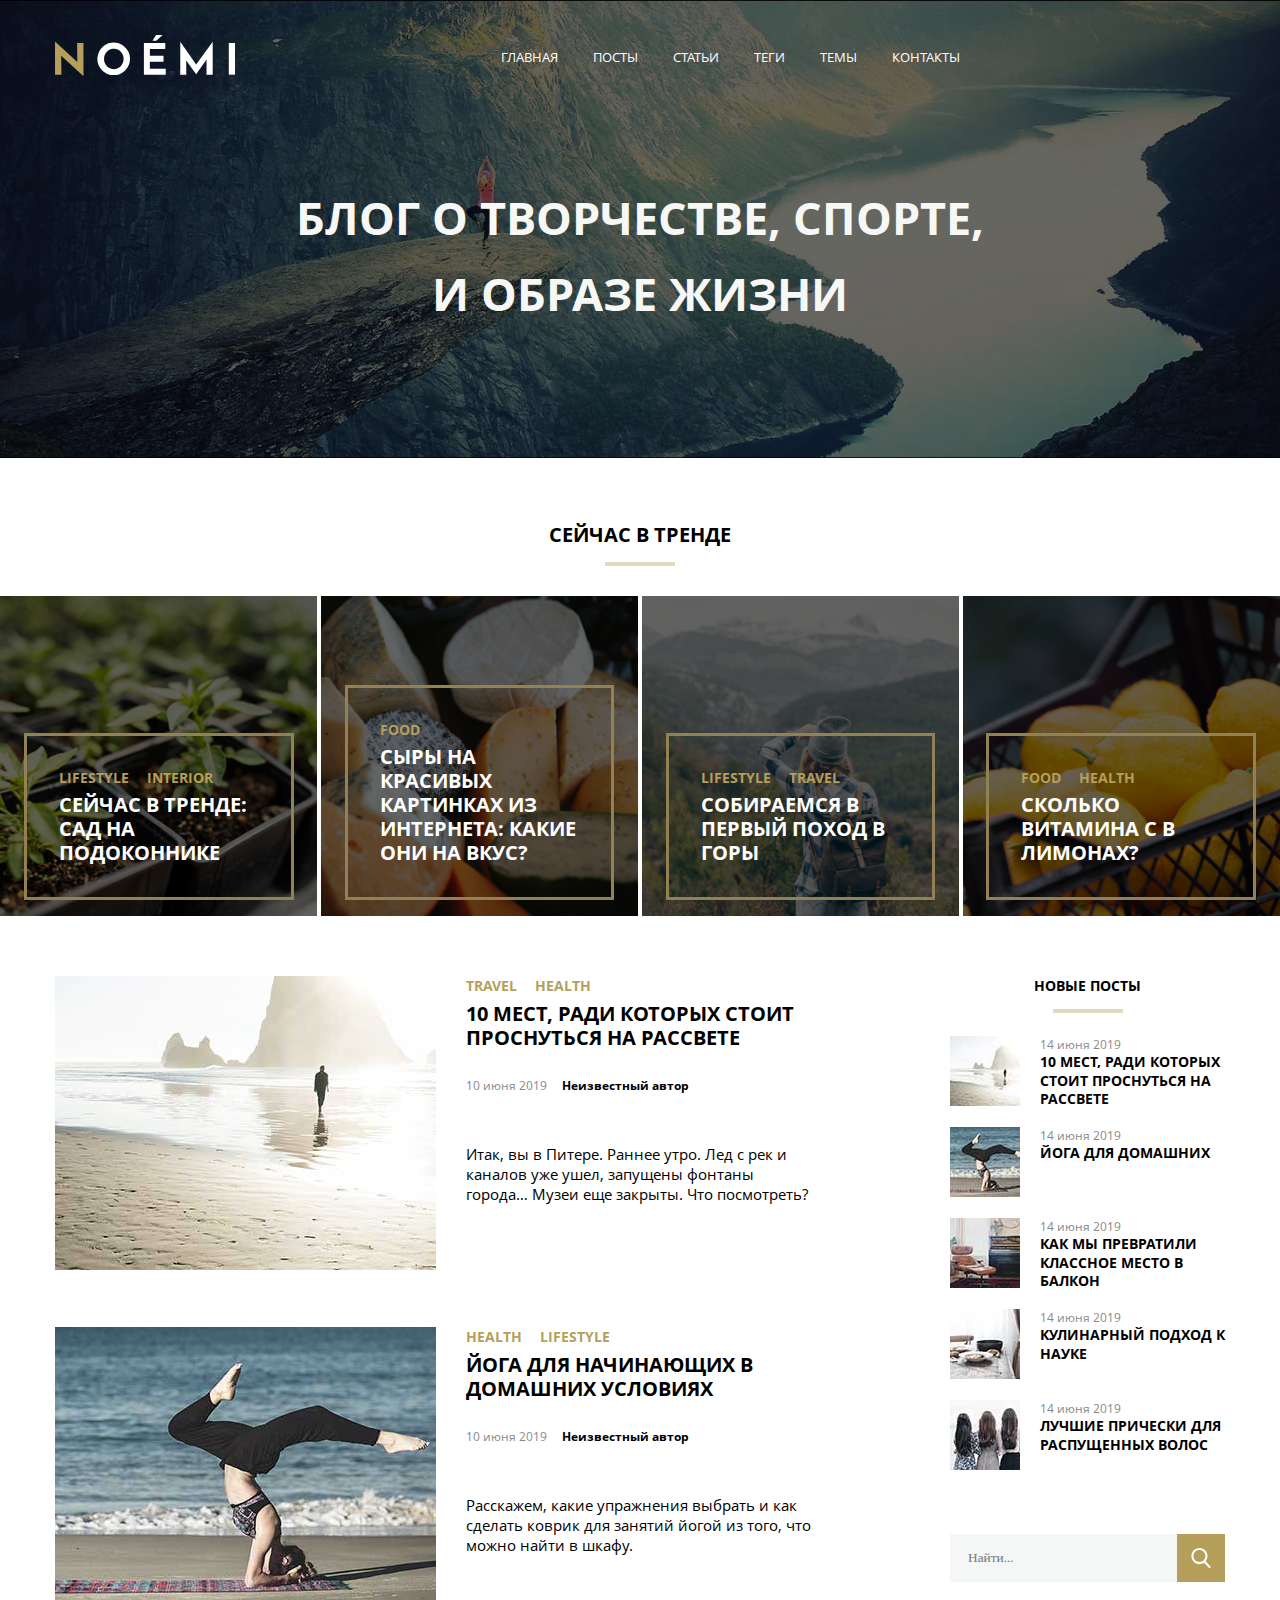
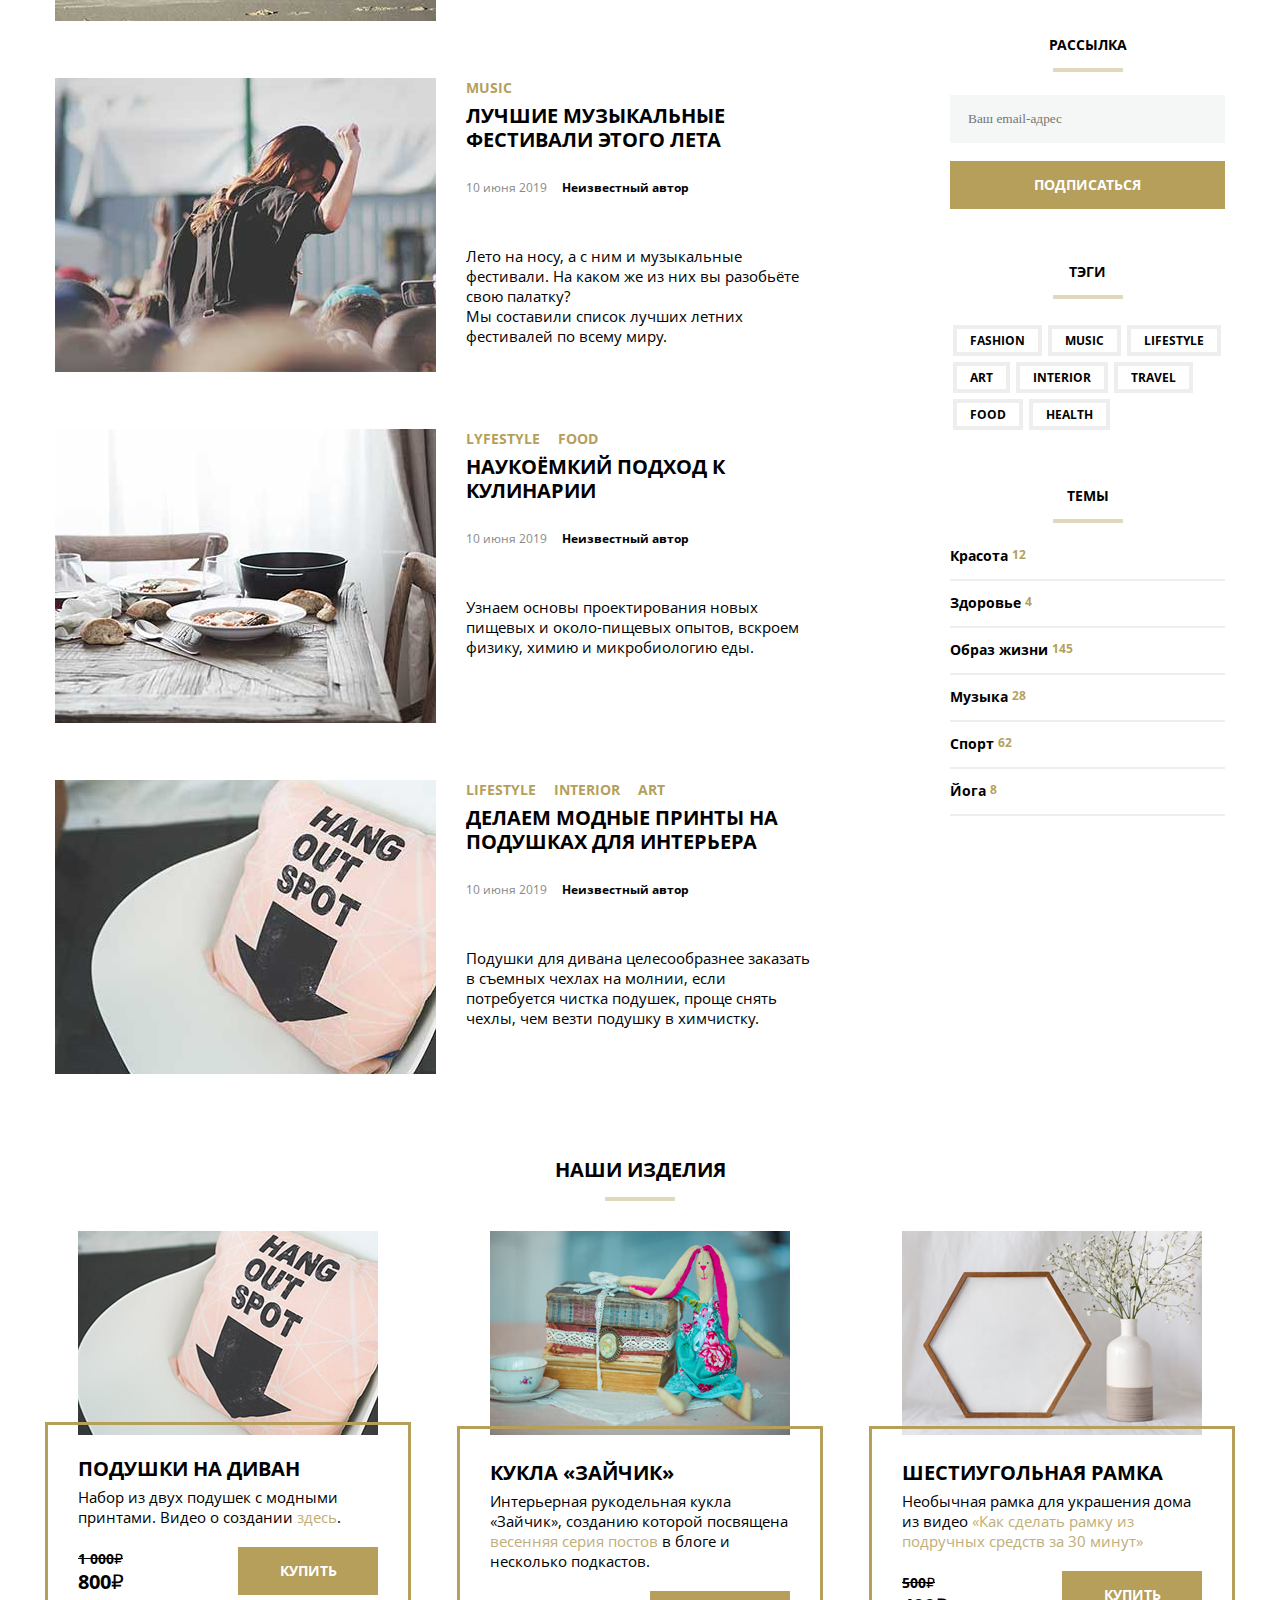
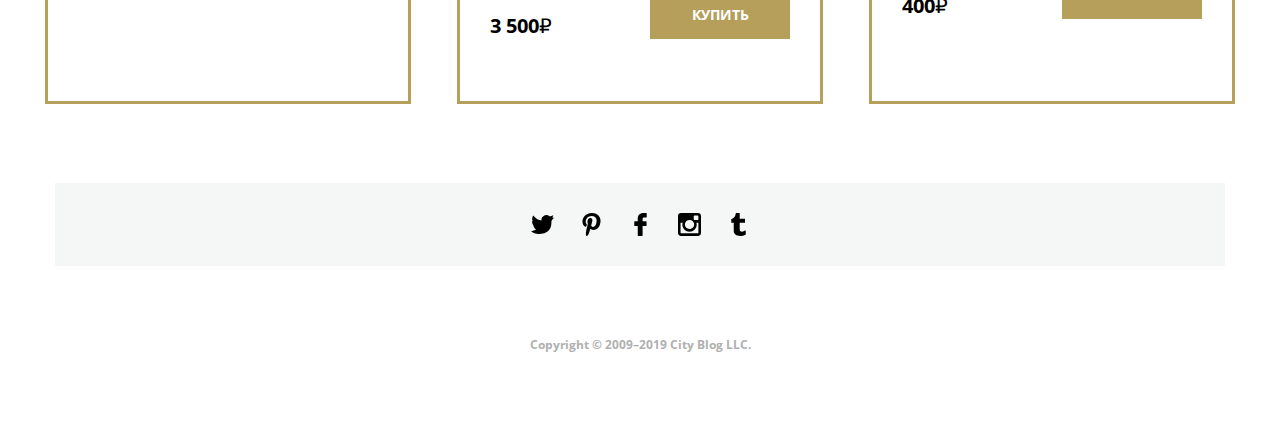
==== index.html @ 829cf5ed "Вынес из папки" ====
<!DOCTYPE html>
<html lang="en">

<head>
  <meta charset="UTF-8">
  <meta http-equiv="X-UA-Compatible" content="IE=edge">
  <meta name="viewport" content="width=device-width, initial-scale=1.0">
  <title>Document</title>
  <link rel="stylesheet" href="../CSS/main.css">
</head>

<body>
  <header class="header">
    <div class="container">
      <a href="/">
        <img src="../SVG/noemi-logo.svg" class="header-logo" alt="Логотип">
      </a>
      <nav class="menu">
        <ul class="menu-list">
          <li class="menu-list-item">
            <a class="menu-link" href="#0">Главная</a>
          </li>
          <li class="menu-list-item">
            <a class="menu-link" href="#0">Посты</a>
          </li>
          <li class="menu-list-item">
            <a class="menu-link" href="#0">Статьи</a>
          </li>
          <li class="menu-list-item">
            <a class="menu-link" href="#0">Теги</a>
          </li>
          <li class="menu-list-item">
            <a class="menu-link" href="#0">Темы</a>
          </li>
          <li class="menu-list-item">
            <a class="menu-link" href="#0">Контакты</a>
          </li>
        </ul>
      </nav>
      <div class="burger">
        <span class="burger-span"></span>
      </div>
    </div>
    <h1 class="header-intro">блог о творчестве, спорте,
      и образе жизни</h1>
  </header>

  <h2 class="section-name">сейчас в тренде</h2>
  <section class="trends">
    <div class="trend trend-garden">
      <div class="trend-info">
        <ul class="post-tags">
          <li class="post-tag">
            <a class="link-post-tag" href="#0">Lifestyle</a>
          </li>
          <li class="post-tag">
            <a class="link-post-tag" href="#0">Interior</a>
          </li>
        </ul>
        <h3>
          <a class="link-trend-info" href="#">Сейчас в тренде: сад
            на подоконнике</a>
        </h3>
      </div>
    </div>
    <div class="trend trend-cheese">
      <div class="trend-info">
        <ul class="post-tags">
          <li class="post-tag">
            <a class="link-post-tag" href="#0">Food</a>
          </li>
        </ul>
        <h3>
          <a class="link-trend-info" href="#">сыры на красивых
            картинках из интернета:
            какие они на вкус?</a>
        </h3>
      </div>
    </div>
    <div class="trend trend-mountains">
      <div class="trend-info">
        <ul class="post-tags">
          <li class="post-tag">
            <a class="link-post-tag" href="#0">Lifestyle</a>
          </li>
          <li class="post-tag">
            <a class="link-post-tag" href="#0">Travel</a>
          </li>
        </ul>
        <h3>
          <a class="link-trend-info" href="#">СОБИРАЕМСЯ В ПЕРВЫЙ
            ПОХОД В ГОРЫ</a>
        </h3>
      </div>
    </div>
    <div class="trend trend-lemon">
      <div class="trend-info">
        <ul class="post-tags">
          <li class="post-tag">
            <a class="link-post-tag" href="#0">Food</a>
          </li>
          <li class="post-tag">
            <a class="link-post-tag" href="#0">Health</a>
          </li>
        </ul>
        <h3>
          <a class="link-trend-info" href="#">CКОЛЬКО
            ВИТАМИНА c В ЛИМОНАХ?</a>
        </h3>
      </div>
    </div>
  </section>

  <div class="content">
    <main class="main">
      <article class="post">
        <div class="post-preview">
          <img class="post-img" src="../Images/last-post1.jpg" alt="Солнечный пляж">
        </div>
        <div class="post-info">
          <ul class="post-tags">
            <li class="post-tag">
              <a class="link-post-tag" href="#0">Travel</a>
            </li>
            <li class="post-tag">
              <a class="link-post-tag" href="#0">Health</a>
            </li>
          </ul>
          <h2 class="post-name">
            <a class="link-post-name" href="#0">10 мест, ради которых стоит
              проснуться на рассвете</a>
          </h2>
          <div class="post-description">
            <div class="date-author">
              <time class="post-date">10 июня 2019</time>
              <div class="post-author">Неизвестный автор</div>
            </div>
            <p class="post-p">
              Итак, вы в Питере. Раннее утро. Лед с рек и каналов уже ушел, запущены фонтаны города… Музеи еще закрыты.
              Что посмотреть?
            </p>
          </div>
        </div>
      </article>
      <article class="post">
        <div class="post-preview">
          <img class="post-img" src="../Images/last-post2.jpg" alt="Солнечный пляж">
        </div>
        <div class="post-info">
          <ul class="post-tags">
            <li class="post-tag">
              <a class="link-post-tag" href="#0">health</a>
            </li>
            <li class="post-tag">
              <a class="link-post-tag" href="#0">lifestyle</a>
            </li>
          </ul>
          <h2 class="post-name">
            <a class="link-post-name" href="#0">ЙОга для начинающих в
              домашних условиях</a>
          </h2>
          <div class="post-description">
            <div class="date-author">
              <time class="post-date">10 июня 2019</time>
              <div class="post-author">Неизвестный автор</div>
            </div>
            <p class="post-p">
              Расскажем, какие упражнения выбрать и как сделать коврик для занятий йогой из того, что можно найти в
              шкафу.
            </p>
          </div>
        </div>
      </article>
      <article class="post">
        <div class="post-preview">
          <img class="post-img" src="../Images/last-post3.jpg" alt="Солнечный пляж">
        </div>
        <div class="post-info">
          <ul class="post-tags">
            <li class="post-tag">
              <a class="link-post-tag" href="#0">music</a>
            </li>
          </ul>
          <h2 class="post-name">
            <a class="link-post-name" href="#0">Лучшие музыкальные
              фестивали этого лета</a>
          </h2>
          <div class="post-description">
            <div class="date-author">
              <time class="post-date">10 июня 2019</time>
              <div class="post-author">Неизвестный автор</div>
            </div>
            <p class="post-p">
              Лето на носу, а с ним и музыкальные фестивали. На каком же из них вы разобьёте свою палатку?
            </p>
            <p class="post-p">
              Мы составили список лучших летних фестивалей по всему миру.
            </p>
          </div>
        </div>
      </article>
      <article class="post">
        <div class="post-preview">
          <img class="post-img" src="../Images/last-post4.jpg" alt="Солнечный пляж">
        </div>
        <div class="post-info">
          <ul class="post-tags">
            <li class="post-tag">
              <a class="link-post-tag" href="#0">LYFESTYLE</a>
            </li>
            <li class="post-tag">
              <a class="link-post-tag" href="#0">FOOD</a>
            </li>
          </ul>
          <h2 class="post-name">
            <a class="link-post-name" href="#0">Наукоёмкий подход к
              кулинарии</a>
          </h2>
          <div class="post-description">
            <div class="date-author">
              <time class="post-date">10 июня 2019</time>
              <div class="post-author">Неизвестный автор</div>
            </div>
            <p class="post-p">
              Узнаем основы проектирования новых пищевых и около-пищевых опытов, вскроем физику, химию и микробиологию
              еды.
            </p>
          </div>
        </div>
      </article>
      <article class="post">
        <div class="post-preview">
          <img class="post-img" src="../Images/last-post5.jpg" alt="Солнечный пляж">
        </div>
        <div class="post-info">
          <ul class="post-tags">
            <li class="post-tag">
              <a class="link-post-tag" href="#0">Lifestyle</a>
            </li>
            <li class="post-tag">
              <a class="link-post-tag" href="#0">INTERIOR</a>
            </li>
            <li class="post-tag">
              <a class="link-post-tag" href="#0">art</a>
            </li>
          </ul>
          <h2 class="post-name">
            <a class="link-post-name" href="#0">делаем модные принты на
              подушках для интерьера</a>
          </h2>
          <div class="post-description">
            <div class="date-author">
              <time class="post-date">10 июня 2019</time>
              <div class="post-author">Неизвестный автор</div>
            </div>
            <p class="post-p">
              Подушки для дивана целесообразнее заказать в съемных чехлах на молнии, если потребуется чистка подушек,
              проще снять чехлы, чем везти подушку в химчистку.
            </p>
          </div>
        </div>
      </article>
    </main>

    <aside class="aside">
      <section class="sidebar">
        <h3 class="aside-titles aside-news">новые посты</h3>
        <article class="aside-post">
          <div class="aside-post-preview">
            <img class="aside-post-img" src="../Images/2.jpg" alt="Солнечный пляж">
          </div>
          <div class="aside-post-info">
            <time class="post-date aside-post-date">14 июня 2019</time>
            <h3 class="aside-post-name">
              <a class="aside-link aside-news" href="#0">10 мест, ради которых стоит
                проснуться на рассвете</a>
            </h3>
          </div>
        </article>
        <article class="aside-post">
          <div class="aside-post-preview">
            <img class="aside-post-img" src="../Images/151.jpg" alt="Солнечный пляж">
          </div>
          <div class="aside-post-info">
            <time class="post-date aside-post-date">14 июня 2019</time>
            <h3 class="aside-post-name">
              <a class="aside-link aside-news" href="#0">Йога для домашних</a>
            </h3>
          </div>
        </article>
        <article class="aside-post">
          <div class="aside-post-preview">
            <img class="aside-post-img" src="../Images/45.jpg" alt="Солнечный пляж">
          </div>
          <div class="aside-post-info">
            <time class="post-date aside-post-date">14 июня 2019</time>
            <h3 class="aside-post-name">
              <a class="aside-link aside-news" href="#0">Как мы превратили
                классное место в балкон</a>
            </h3>
          </div>
        </article>
        <article class="aside-post">
          <div class="aside-post-preview">
            <img class="aside-post-img" src="../Images/501.jpg" alt="Солнечный пляж">
          </div>
          <div class="aside-post-info">
            <time class="post-date aside-post-date">14 июня 2019</time>
            <h3 class="aside-post-name">
              <a class="aside-link aside-news" href="#0">Кулинарный подход
                к науке</a>
            </h3>
          </div>
        </article>
        <article class="aside-post">
          <div class="aside-post-preview">
            <img class="aside-post-img" src="../Images/7.jpg" alt="Солнечный пляж">
          </div>
          <div class="aside-post-info">
            <time class="post-date aside-post-date">14 июня 2019</time>
            <h3 class="aside-post-name">
              <a class="aside-link aside-news" href="#0">лучшие прически для
                распущенных волос</a>
            </h3>
          </div>
        </article>
      </section>
      <section class="sidebar">
        <form class="search">
          <label>
            <input type="search" class="field" name="query" placeholder="Найти..." required>
            <span class="search-link-text">поиск</span>
          </label>
          <label>
            <button class="button button-search"></button>
            <span class="search-link-text">кнопка поиска</span>
          </label>
        </form>
      </section>
      <section class="sidebar">
        <h3 class="form-hint aside-titles">Рассылка</h3>
        <form class="aside-sign">
          <label class="form-group">
            <input type="email" class="field field-email" placeholder="Ваш email-адрес" required>
            <span class="search-link-text">ваша почта</span>
          </label>
          <label>
            <button class="button button-sign">Подписаться</button>
            <span class="search-link-text">кнопка подписаться</span>
          </label>
        </form>
      </section>
      <section class="sidebar">
        <h3 class="aside-titles aside-tags">Тэги</h3>
        <ul class="aside-tags-list">
          <li class="aside-tag-item">
            <a class="tag-link" href="#0">Fashion</a>
          </li>
          <li class="aside-tag-item">
            <a class="tag-link" href="#0">MuSiC</a>
          </li>
          <li class="aside-tag-item">
            <a class="tag-link" href="#0">Lifestyle</a>
          </li>
          <li class="aside-tag-item">
            <a class="tag-link" href="#0">ART</a>
          </li>
          <li class="aside-tag-item">
            <a class="tag-link" href="#0">Interior</a>
          </li>
          <li class="aside-tag-item">
            <a class="tag-link" href="#0">travel</a>
          </li>
          <li class="aside-tag-item">
            <a class="tag-link" href="#0">FOOD</a>
          </li>
          <li class="aside-tag-item">
            <a class="tag-link" href="#0">HEALTH</a>
          </li>
        </ul>
      </section>
      <section class="sidebar">
        <h3 class="aside-titles">Темы</h3>
        <ul class="aside-themes-list">
          <li class="aside-theme-item">
            <a class="theme-link" href="#0">Красота
              <span class="theme-link-number">12</span>
            </a>
          </li>
          <li class="aside-theme-item">
            <a class="theme-link" href="#0">Здоровье
              <span class="theme-link-number">4</span>
            </a>
          </li>
          <li class="aside-theme-item">
            <a class="theme-link" href="#0">Образ жизни
              <span class="theme-link-number">145</span>
            </a>
          </li>
          <li class="aside-theme-item">
            <a class="theme-link" href="#0">Музыка
              <span class="theme-link-number">28</span>
            </a>
          </li>
          <li class="aside-theme-item">
            <a class="theme-link" href="#0">Спорт
              <span class="theme-link-number">62</span>
            </a>
          </li>
          <li class="aside-theme-item">
            <a class="theme-link" href="#0">Йога
              <span class="theme-link-number">8</span>
            </a>
          </li>
        </ul>
      </section>
    </aside>
  </div>

  <article class="shop">
    <h2 class="section-name">
      <a class="link-post-name" href="#">наши изделия</a>
    </h2>
    <div class="shop-container">
      <div class="shop-product">
        <img class="shop-product-img" src="../Images/shop-item-desk1.jpg" alt="Подушка с надписью">
        <div class="shop-content">
          <h3>
            <a class="link-post-name" href="#">подушки на диван</a>
          </h3>
          <p class="shop-info post-p">
            Набор из двух подушек с модными принтами. Видео о создании <a class="link-shop-tag" href="#">здесь</a>.
          </p>
          <div class="product-footer">
            <div class="product-prices">
              <span class="product-price">
                <span class="product-price-value product-price-old">1 000</span>
                <span class="product-rub product-price-old">₽</span>
              </span>
              <span class="product-price">
                <span class="product-price-value">800</span>
                <span class="product-rub">₽</span>
              </span>
            </div>
            <button class="button button-shop" type="button">Купить</button>
          </div>
        </div>
      </div>
      <div class="shop-product">
        <div class="shop-product-img">
          <img src="../Images/shop-item-desk2.jpg" alt="Игрушка на столе">
        </div>
        <div class="shop-content">
          <h3>
            <a class="link-post-name" href="#">кукла «Зайчик»</a>
          </h3>
          <p class="shop-info post-p">
            Интерьерная рукодельная кукла «Зайчик», созданию которой посвящена <a class="link-shop-tag"
              href="#">весенняя серия постов</a> в блоге и несколько подкастов.
          </p>
          <div class="product-footer">
            <div class="product-prices">
              <span class="product-price">
                <span class="product-price-value">3 500</span>
                <span class="product-rub">₽</span>
              </span>
            </div>
            <button class="button button-shop" type="button">Купить</button>
          </div>
        </div>
      </div>
      <div class="shop-product">
        <div class="shop-product-img">
          <img src="../Images/shop-item-desk3.jpg" alt="Рамка с вазой">
        </div>
        <div class="shop-content">
          <h3>
            <a class="link-post-name" href="#">Шестиугольная рамка</a>
          </h3>
          <p class="shop-info post-p">
            Необычная рамка для украшения дома из видео <a class="link-shop-tag" href="#">«Как сделать рамку из
              подручных средств за 30 минут»</a>
          </p>
          <div class="product-footer">
            <div class="product-prices">
              <span class="product-price">
                <span class="product-price-value product-price-old">500</span>
                <span class="product-rub product-price-old">₽</span>
              </span>
              <span class="product-price">
                <span class="product-price-value">400</span>
                <span class="product-rub">₽</span>
              </span>
            </div>
            <button class="button button-shop" type="button">Купить</button>
          </div>
        </div>
      </div>
    </div>
  </article>

  <footer>
    <div class="footer-container">
      <ul class="footer-menu">
        <li class="footer-menu-item">
          <a href="twitter" class="social-icon social-icon-twitter"></a>
          <span class="socials-link-text">Профиль компании в Твиттер</span>
        </li>
        <li class="footer-menu-item">
          <a href="pinterest" class="social-icon social-icon-pinterest"></a>
          <span class="socials-link-text">Профиль компании в Пинтерест</span>
        </li>
        <li class="footer-menu-item">
          <a href="facebook" class="social-icon social-icon-facebook"></a>
          <span class="socials-link-text">Профиль компании в Фэйсбук</span>
        </li>
        <li class="footer-menu-item">
          <a href="instagram" class="social-icon social-icon-instagram"></a>
          <span class="socials-link-text">Профиль компании в Инстаграм</span>
        </li>
        <li class="footer-menu-item">
          <a href="tumblr" class="social-icon social-icon-tumblr"></a>
          <span class="socials-link-text">Профиль компании в Тамблер</span>
        </li>
      </ul>
    </div>
    <div class="footer-copyright">Copyright © 2009–2019 City Blog LLC.</div>
  </footer>

  <div class="popup">
    <div class="popup-container">
      <button class="popup-close" type="button">
        <span class="socials-link-text">Закрыть всплывающее окно</span>
      </button>
      <h2 class="section-name">ваш фидбэк</h2>
      <label class="popup-label">
        <span class="popup-label-ask">Как часто вы заходите на сайт?</span>
        <select class="popup-select" required>
          <option class="option" selected>Почти каждый день</option>
          <option class="option">Раз в несколько дней</option>
          <option class="option">Раз в несколько недель</option>
          <option class="option">Несколько раз в год</option>
        </select>
      </label>
      <div class="popup-ask">Вы подписаны на e-mail рассылку?</div>
      <div>
        <label class="popup-label">
          <input class="popup-radio" type="radio" name="radio-choice" value="Да" required>
          <span class="radio-text">Да</span>
        </label>
        <label class="popup-label">
          <input class="popup-radio" type="radio" name="radio-choice" value="Нет" required>
          <span class="radio-text">Нет</span>
        </label>
      </div>
      <label class="popup-ask">
        <div class="popup-ask-field">Расскажите, какой контент вы хотели бы видеть
          на нашем сайте?</div>
        <span class="search-link-text">Поле для текста</span>
        <input class="popup-field" type="text" placeholder="Может, больше рецептов?">
      </label>
      <label>
        <button class="button button-send">Отправить</button>
        <span class="search-link-text">Кнопка отправить</span>
      </label>

    </div>
  </div>

</body>

</html>
---- CSS/main.css ----
* {
    padding: 0;
    margin: 0;
    box-sizing: border-box;
  }
  
  @font-face {
    font-family: "Open Sans-Regular";
    src: url("../Fonts/OpenSans-Regular\ \(1\).ttf") format("ttf"),
         url("../Fonts/OpenSans-Regular\ \(1\).woff") format("woff"),
         url("../Fonts/OpenSans-Regular\ \(1\).woff2") format("woff2");
    font-weight: normal;
    font-style: normal;
  }
  
  @font-face {
    font-family: "Open Sans-Bold";
    src: url("../Fonts/OpenSans-Bold\ \(1\).ttf") format("ttf"),
         url("../Fonts/OpenSans-Bold\ \(1\).woff") format("woff"),
         url("../Fonts/OpenSans-Bold\ \(1\).woff2") format("woff2");
    font-weight: bold;
    font-style: normal;
  }
  
  .header {
    background-image: url("../Images/banner-bg.jpg");
    background-repeat: no-repeat;
    background-position: center center;  
    width: 100%; 
    background-size: cover;
    background-color: #14222f;
    position: relative; 
    padding: 35px 0 125px 0;
    margin: 0 auto;
    margin-bottom: 63px; 
  }
  
  .header::after {
    content: "";
    background-color: #000000;
    position: absolute;
    top: 0;
    left: 0;
    right: 0;
    bottom: 0;
    opacity: 0.6;
  }
  
  .container { 
    max-width: 1200px;
    display: flex; 
    position: relative;
    justify-content: space-between;
    z-index: 2;
    flex-direction: row;
    align-items: center;
    margin: 0 auto; 
    margin-bottom: 100px;
    padding: 0 15px;
  
  }
  
  .header-intro {
    display: flex;
    align-items: center;
    justify-content: center; 
    text-transform: uppercase;
    font-size: 45px;
    color: #f7f8f6;
    font-family: "Open Sans-Bold";
    position: relative; 
    z-index: 2;
    text-align: center;
    max-width: 700px;
    margin-left: auto;
    margin-right: auto;
    line-height: 1.7;
  }
  
  .header-logo {
    width: 180px;
    
  }

  .section-name {
    text-transform: uppercase;
    text-align: center;
    margin-bottom: 30px;
  }

  .section-trend {
    font-family: "Open Sans-Bold";
    color: #000000;
    text-decoration: none;
    font-size: 20px;
    text-transform: uppercase;
  }

  .section-name:after {
    content: "";
    display: block;
    background-color: #e1d9bd;
    border: 2px solid #e1d9bd; 
    width: 66px;
    margin-left: auto;
    margin-right: auto;
    margin-top: 14px; 
  }

  .trends {
    display: flex;
    justify-content: space-between;
    width: 100%;
  }

  .trend {
    width: 24.8%;
    position: relative;
    text-transform: uppercase;
    background-repeat: no-repeat;
    background-position: center center;
    background-size: cover;
    min-height: 320px;
    padding: 1rem 1rem 1rem;
    display: flex;
    align-items: flex-end;
    justify-content: center;
  }

  .trend::after {
    content: "";
    background-color: #000000;
    position: absolute;
    top: 0;
    left: 0;
    right: 0;
    bottom: 0;
    opacity: 0.6;
  }

  .trend-garden {
    background-image: url(../Images/trend1.jpg);
  }

  .trend-cheese {
    background-image: url(../Images/trend2.jpg);
  }

  .trend-mountains {
    background-image: url(../Images/trend3.jpg);
  }

  .trend-lemon {
    background-image: url(../Images/trend4.jpg);
  }

  .trend-info {
    position: absolute;
    align-items: flex-end;
    border: 3px solid #918155;
    z-index: 1;
    padding: 2rem;
    width: 85%;
  }

  .link-trend-info {
    font-family: "Open Sans-Bold";
    color: #ffffff;
    text-decoration: none;
    font-size: 20px;
    line-height: 1.2;
  }
  
  .menu-list {
    display: flex;
    text-transform: uppercase;
    font-size: 13px;
  }
  
  .menu-link {
    font-family: "Open Sans-Regular";
    color: #ffffff;
    text-decoration: none;
  }
  
  .menu-link:hover {
    text-decoration: underline; 
  }
  
  li {
    list-style-type: none;
  }
  
  .menu-list-item:nth-child(n + 2) {
    margin-left: 35px; 
  }
  
  .posts {
    width: 770px;
    flex-direction: column;
  }
  
  .post {
    display: flex;
  }
  
  .post:nth-child(n+2) {
    margin-top: 53px; 
  }
  
  .post-img {
    max-width: 385px;
    
  }
  
  .post-preview {
    max-width: 385px; 
    background-color: #ffffff; 
  }
  
  .post-info {
    box-sizing: border-box;
    margin-left: 30px;
  } 
  
  .date-author {
    display: flex;
    margin-bottom: 50px;
  }
  
  .post-date {
    font-family: "Open Sans-Regular";
    font-size: 12px;
    color: #888888;
  }
  
  .post-author {
    margin-left: 15px;
    font-family: "Open Sans-Bold";
    font-size: 12px;
  }
  
  .post-p {
    font-family: "Open Sans-Regular";
    font-size: 15px;
  }
  
  .post-tags {
    display: flex;
    flex-wrap: wrap;
    margin-bottom: 6px;
    text-transform: uppercase;
  }
  
  .link-post-tag {
    font-family: "Open Sans-Bold";
    color: #b59f5b;
    text-decoration: none;
    font-size: 14px; 
  }
  
  .link-post-tag:hover { 
  text-decoration: underline; 
  }
  
  .post-tag:nth-child(n+2) {
    margin-left: 18px;
  }
  
  .post-name {
    margin-bottom: 28px;
    text-transform: uppercase;
    line-height: 1;
    max-width: 100%;
  }
  
  .link-post-name {
    font-family: "Open Sans-Bold";
    color: #000000;
    text-decoration: none;
    font-size: 20px;
    text-transform: uppercase;
  }
  
  .link-post-name:hover {
    color: #b59f5b;
  }

  .link-trend-info:hover {
    color: #b59f5b;
  }
  
  .main {
    width: 65%;
  }
  
  .content {
    display: flex;
    justify-content: space-between;
    padding: 15px;
    margin-top: 45px;
    margin-left: auto;
    margin-right: auto; 
    max-width: 1200px;
    margin-bottom: 63px;
  }
  
  .aside {
    width: 275px; 
  }
  
  .sidebar:nth-child(n+2) {
    margin-top: 53px; 
  }
  
  .aside-title {
    position: relative;
    text-transform: uppercase;
    text-align: center; 
  }
  
  .aside-titles {
    font-family: "Open Sans-Bold";
    color: #000000;
    text-decoration: none;
    font-size: 14px;
    margin-bottom: 23px;
    text-transform: uppercase;
    text-align: center; 
  }
  
   
  
  .aside-titles:after {
    content: "";
    display: block;
    background-color: #e1d9bd;
    border: 2px solid #e1d9bd; 
    width: 66px;
    margin-left: auto;
    margin-right: auto;
    margin-top: 14px; 
  }
  
  .aside-link {
    font-family: "Open Sans-Bold";
    color: #000000;
    text-decoration: none;
    font-size: 14px;
    text-transform: uppercase;
  }
  
  .aside-link:hover {
    color: #b59f5b;
  }
  
  .theme-link:hover { 
    color: #b59f5b; 
  }
  
  .aside-post {
    display: flex;
    width: 100%;
  }
  
  .aside-post:nth-child(n+3) { 
    margin-top: 17px; 
  }
  .aside-post-img {
    width: 70px; 
  }
  
  .aside-post-info {
    width: 100%;
    line-height: 1;
    margin-left: 20px; 
  }
  
  .aside-post-date {
    margin-bottom: 10px; 
  }
  
  .search {
    margin-top: 60px;
  }
  
  .search-link-text {
    position: absolute;
    width: 1px;
    height: 1px;
    clip: rect(1px, 1px, 1px, 1px);
  }
  
  .field {
    background-color: #f4f7f6;
    font-family: inherit;
    width: calc(100% - 48px);
    height: 48px;
    margin: 0;
    padding: 18px 18px;
    font-family: "Open Sans Regular";
    border: none; 
  }
  
  .field:focus {
    border: 1px solid #b59f5b;
  }
  
  .field-email {
    width: 100%; 
  }
  
  .button {
    background-color: #b59f5b;
    height: 48px;
    border: none;
    margin: 0;
  }
  
  .button:hover {
    background-color: #323232;
      
  }
  
  .button-search {
    background-image: url("../SVG/search.svg");
    background-repeat: no-repeat;
    background-size: 20px;
    background-position: center center;
    width: 48px;
    position: absolute;   
  }
  
  .button-sign {
    font-family: "Open Sans-Bold";
    text-transform: uppercase; 
    font-size: 14px;
    color: #ffffff;
    margin-top: 18px;
    width: 100%; 
    
  }
  
  .aside-sign {
    position: relative; 
  }
  
  .form-hint {
    position: relative;
    text-transform: uppercase;
    text-align: center;  
  }
  
  .aside-tag-item {
    margin: 3px 3px;
  }
  
  .tag-link {
    display: block;
    font-family: "Open Sans-Bold";
    font-size: 12px; 
    color: #000000;
    text-decoration: none;
    border: 4px solid #eeeeee;
    padding: 3px 13px; 
  }
  
  .tag-link:hover {
    border: 4px solid #b59f5b; 
  }

  .aside-tags-list {
    width: 100%; 
    display: flex;
    flex-wrap: wrap; 
    text-transform: uppercase;
  }
  
  .aside-theme-item {
    margin-bottom: 12px;
  }
  
  .aside-theme-item:last-child {
    margin-bottom: 0px;
  }
  
  .theme-link {
    font-family: "Open Sans-Bold";
    color: #000000;
    text-decoration: none;
    font-size: 14px; 
  }
  
  .theme-link:after {
    content: "";
    display: block;
    background-color: #eeeeee;
    border: 1px solid #eeeeee;
    margin-top: 14px; 
  }
  
  .theme-link-number {
    vertical-align: top;
    color: #b59f5b;
    font-size: 12px; 
  }

  .shop-container {
    max-width: 1200px;
    display: flex;
    justify-content: space-between;
    align-items: center;
    margin: 0 auto 64px;
    padding: 0 38px;
  }

  .shop-product {
    width: 300px;
    height: 440px;
    display: flex;
    flex-direction: column;
  }

  .shop-product-img {
    margin-bottom: 20px;
  }

  .shop-content {
    outline: 3px solid #b59f5b;
    outline-offset: 30px;
    flex-grow: 1;
  }

  .product-price-value,
  .product-rub,
  .popup-name {
    font-family: "Open Sans-Bold";
    text-transform: uppercase;
    font-size: 20px;
  }

  .product-price {
    display: flex;
  }

  .product-price-old {
    text-decoration: line-through;
    font-size: 14px;
  }

  .button-shop {
    font-family: "Open Sans-Bold";
    text-transform: uppercase;
    font-size: 14px;
    color: #ffffff;
    width: 140px;
  }
  
  .shop-info {
    margin-top: 5px;
    margin-bottom: 20px;
  }

  .product-footer {
    display: flex;
    align-items: flex-end;
    justify-content: space-between;
  }

  .link-shop-tag {
    text-decoration: none;
    color: #c0ae78;
    margin-bottom: 15px;
  }

  .link-shop-tag:hover {
    text-decoration: underline;
  }
  
  footer {
    padding-top: 48px;
    padding-bottom: 40px; 
  }
  
  .footer-container {
    max-width: 1170px;
    background-color: #f4f7f6;
    margin: 0 auto 70px auto;
  }
  
  .footer-menu {
    display: flex; 
    position: relative;
    flex-direction: row;
    justify-content: center;
    align-items: center;
    padding: 30px; 
  }
  
  .social-icon {
    display: block;
    background-size: 23px;
    width: 23px;
    height: 23px;
    background-repeat: no-repeat;
    background-position: center center;
  }
  
  .footer-menu-item:nth-child(n + 2) {
      margin-left: 26px;
  }
  
  .social-icon-twitter {
    background-image: url("../SVG/004-twitter.svg"); 
  
  }
  
  .social-icon-pinterest {
    background-image: url("../SVG/001-pinterest.svg"); 
  
  }
  
  .social-icon-facebook {
    background-image: url("../SVG/002-facebook-logo.svg"); 
  
  }
  
  .social-icon-instagram {
    background-image: url("../SVG/005-instagram.svg"); 
  
  }
  
  .social-icon-tumblr {
    background-image: url("../SVG/003-tumblr.svg"); 
  
  }
  
  .socials-link-text {
    position: absolute;
    width: 1px;
    height: 1px;
    clip: rect(1px, 1px, 1px, 1px);
  }
  
  .footer-copyright {
    font-family: "Open Sans-Bold";
    color: #b0b0b0; 
    text-align: center;
    margin-bottom: 40px;
    font-size: 12px; 
  }

  .popup {
    width: 100%;
    height: 100vh;
    box-sizing: border-box;
    background-color: rgba(0, 0, 0, 0.75);
    overflow-y: auto;
    position: fixed;
    top: 0;
    left: 0;
    display: flex;
    z-index: 2;
    display: none;
  }

  .popup-container {
    width: 390px;
    min-height: 590px;
    background-color: #fff;
    z-index: 3;
    margin: auto;
    padding-left: 30px;
    padding-right: 30px;
    position: relative;
  }

  .section-name {
    font-family: "Open Sans-Bold";
    color: #000000;
    text-decoration: none;
    font-size: 20px;
    text-transform: uppercase;
    text-align: center;
    margin-bottom: 30px;
    margin-top: 53px;
  }

  .popup-name:after {
    content: "";
    display: block;
    background-color: #e1d9bd;
    border: 2px solid #e1d9bd;
    width: 66px;
    margin-left: auto;
    margin-right: auto;
    margin-top: 14px;
  }

  .popup-close {  
    background-size: 20px;
    background-image: url("../SVG/form-x.svg");
    background-color: transparent;
    width: 20px;
    height: 20px;
    background-repeat: no-repeat;
    background-position: center center;
    position: absolute;
    top: -25px;
    right: 0;
  }

  .popup-select {
    background-color: #f4f7f6;
    background-image: url(../SVG/form-arrows.svg);
    background-repeat: no-repeat;
    background-position: right 15px center;
    background-size: 10px;
    font-family: inherit;
    width: 100%;
    height: 48px;
    margin: 0;
    padding: 12px 20px;
    font-family: "Open Sans Regular";
    border: none;
    -webkit-appearance: none;
    -moz-appearance:none;
     margin-bottom: 26px;
  }

  .popup-select:focus, .popup-field:focus {
    border: 1px solid #b59f5b;
  }

  .option,
  .popup-select,
  .popup-field {
    font-family: Open Sans-Regular;
    font-size: 13px;
    color: #a2a4a3;
  }

  .popup-ask {
    margin-bottom: 8px;
  }

  .popup-ask-field {
    margin-bottom: 8px;
    margin-top: 26px;
  }

  .popup-label-ask {
    display: inline-flex;
    margin-bottom: 8px;
  }

  .popup-label,
  .popup-ask,
  .popup-radio {
    font-family: Open Sans-Regular;
    font-size: 13px;
  }

  .popup-radio {
    position: absolute;
    width: 1px;
    height: 1px;
    clip: rect(1px, 1px, 1px, 1px);
  }

  .popup-radio:checked ~ .radio-text::before {
    background-image: url(../SVG/form-circle.svg);
  }
  
  .radio-text::before {
    content: "";
    display: inline-block;
    width: 15px;
    height: 15px;
    background-image: url(../SVG/form-empty-circle.svg);
    background-repeat: no-repeat;
    background-position: center center;
    background-size: 15px;
    vertical-align: middle;
    margin-right: 4px;
    margin-left: 10px;
  }

  .popup-field {
    min-height: 130px;
    width: 100%;
    margin-bottom: 8px;
    background-color: #f4f7f6;
    font-family: inherit;
    padding: 18px 18px;
    font-family: "Open Sans Regular";
    border: none; 
  }

  .button-send {
    font-family: "Open Sans-Bold";
    text-transform: uppercase;
    font-size: 14px;
    color: #ffffff;
    margin-top: 18px;
    width: 100%;
    margin-left: auto;
    margin-right: auto;
    justify-content: center;
  }

  @media screen and (max-width: 768px) {
    .menu-list {
      display: none;
    }
    .burger {
      display: block;
      position: relative;
      width: 25px;
      height: 20px;
    }
    .burger-span {
      background-color: #fff;
      position: absolute;
      width: 100%;
      height: 3px;
      left: 0;
      top: 50%;
      transform: translate(0, -50%)
    }
    .burger::after,
    .burger::before {
      content: "";
      background-color: #fff;
      position: absolute;
      width: 100%;
      height: 3px;
      left: 0;
    }
    .burger::after {
      bottom: 0;
    }
    .burger::before {
      top: 0;
    }
    .trends {
      flex-wrap: wrap;
    }
    .post {
      flex-direction: column;
    }
    .post-info {
      margin-left: 0;
    }
    .shop-container {
      flex-wrap: wrap;
    }
    .footer-container {
      margin-left: 35px;
      margin-right: 35px;
    }
    .header-intro {
      width: 85vw;
    }
    .post-name {
      max-width: 70%
    }
  }
  
  @media screen and (min-width: 361px) and (max-width: 768px) {
    .container {
      max-width: 667px;
    }
    .header {
      background-image: url("../Images/banner-bg-tablet.jpg");
      padding-left: 35px;
      padding-right: 35px;
    }
    .header-intro {
      font-size: 40px;
    }
    .header-logo {
      width: 155px;
    }
    .section-name {
      font-size: 18px;
    }
    .trend {
      width: calc(50% - 2px);
    }
    .trend:nth-child(1),
    .trend:nth-child(2) {
      margin-bottom: 4px;
    }
    .link-trend-info {
      font-size: 17px;
    }
    .link-post-name {
      font-size: 17px;
    }
    .main {
      max-width: 60%;
    }
    .post {
      max-width: 385px;
    }
  }

  @media screen and (max-width: 360px) {
    .header {
      background-image: url("../Images/banner-bg-tablet.jpg");
    }
  }
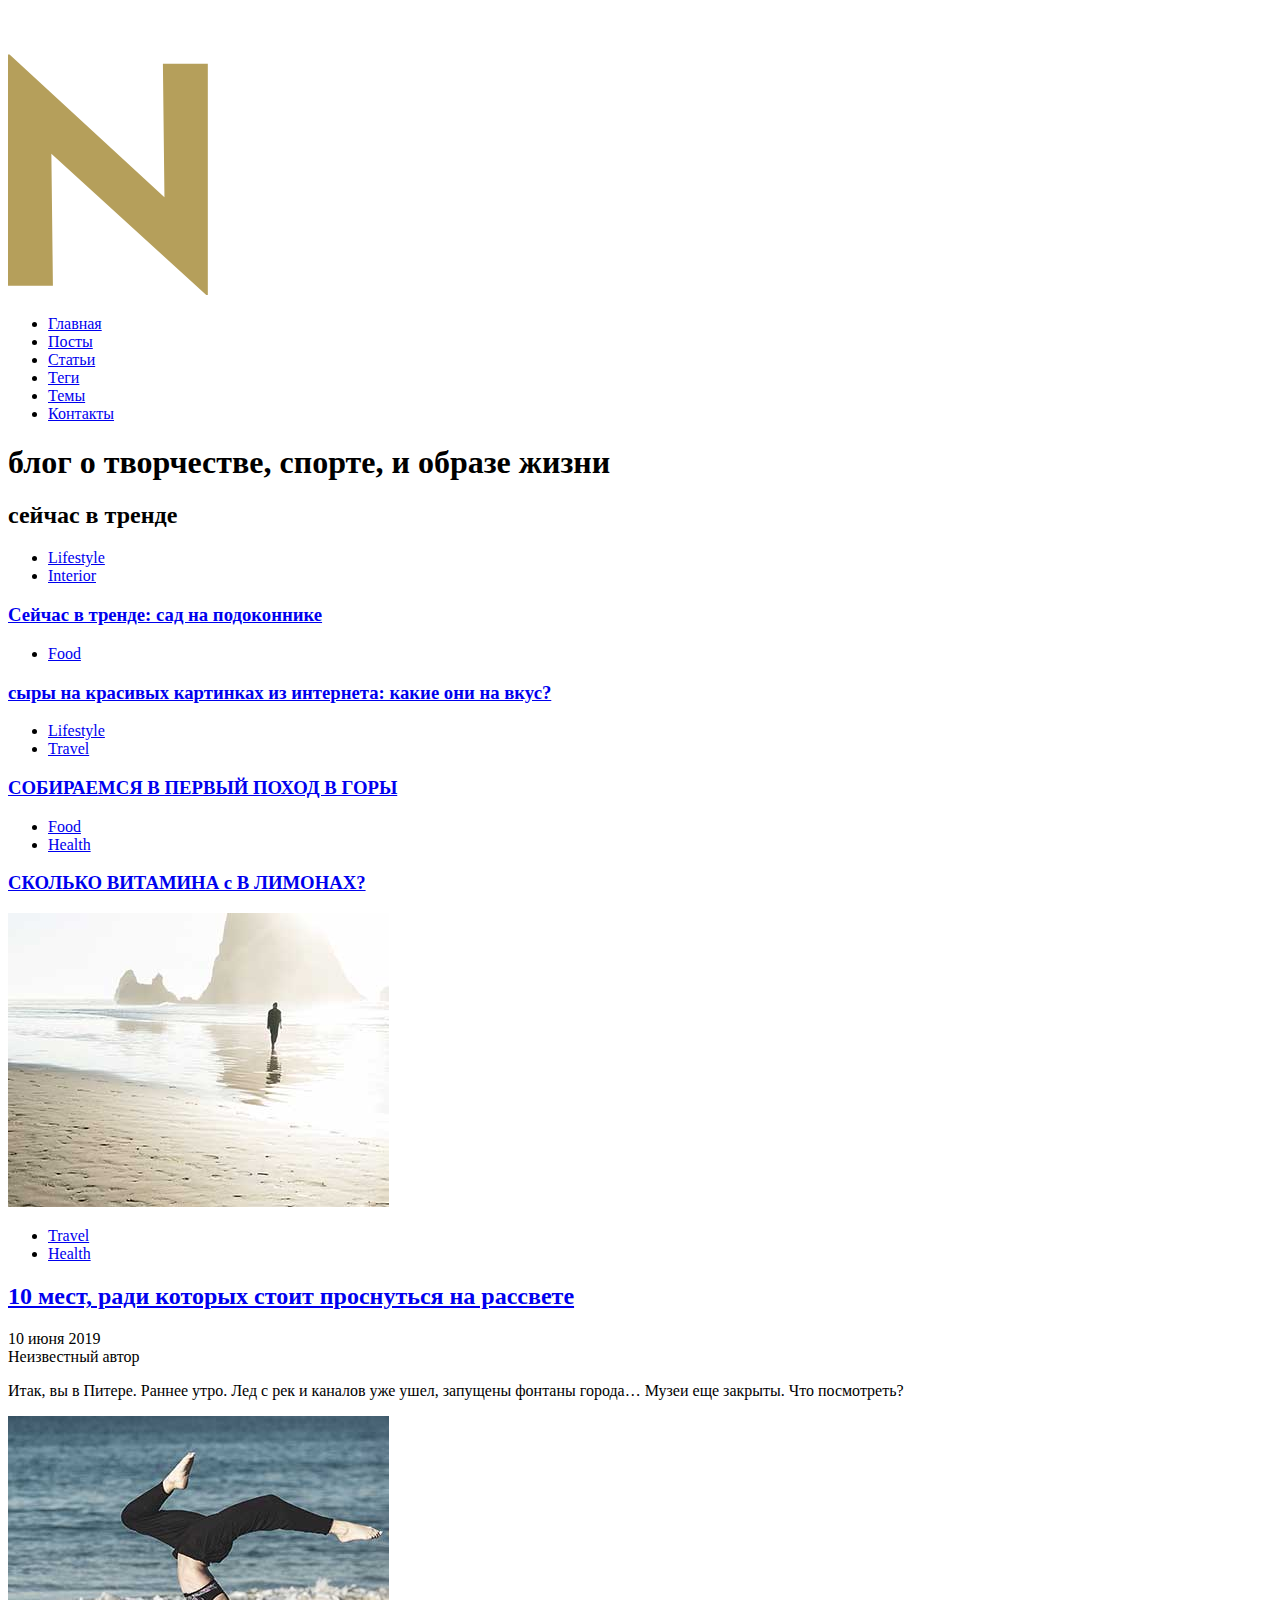
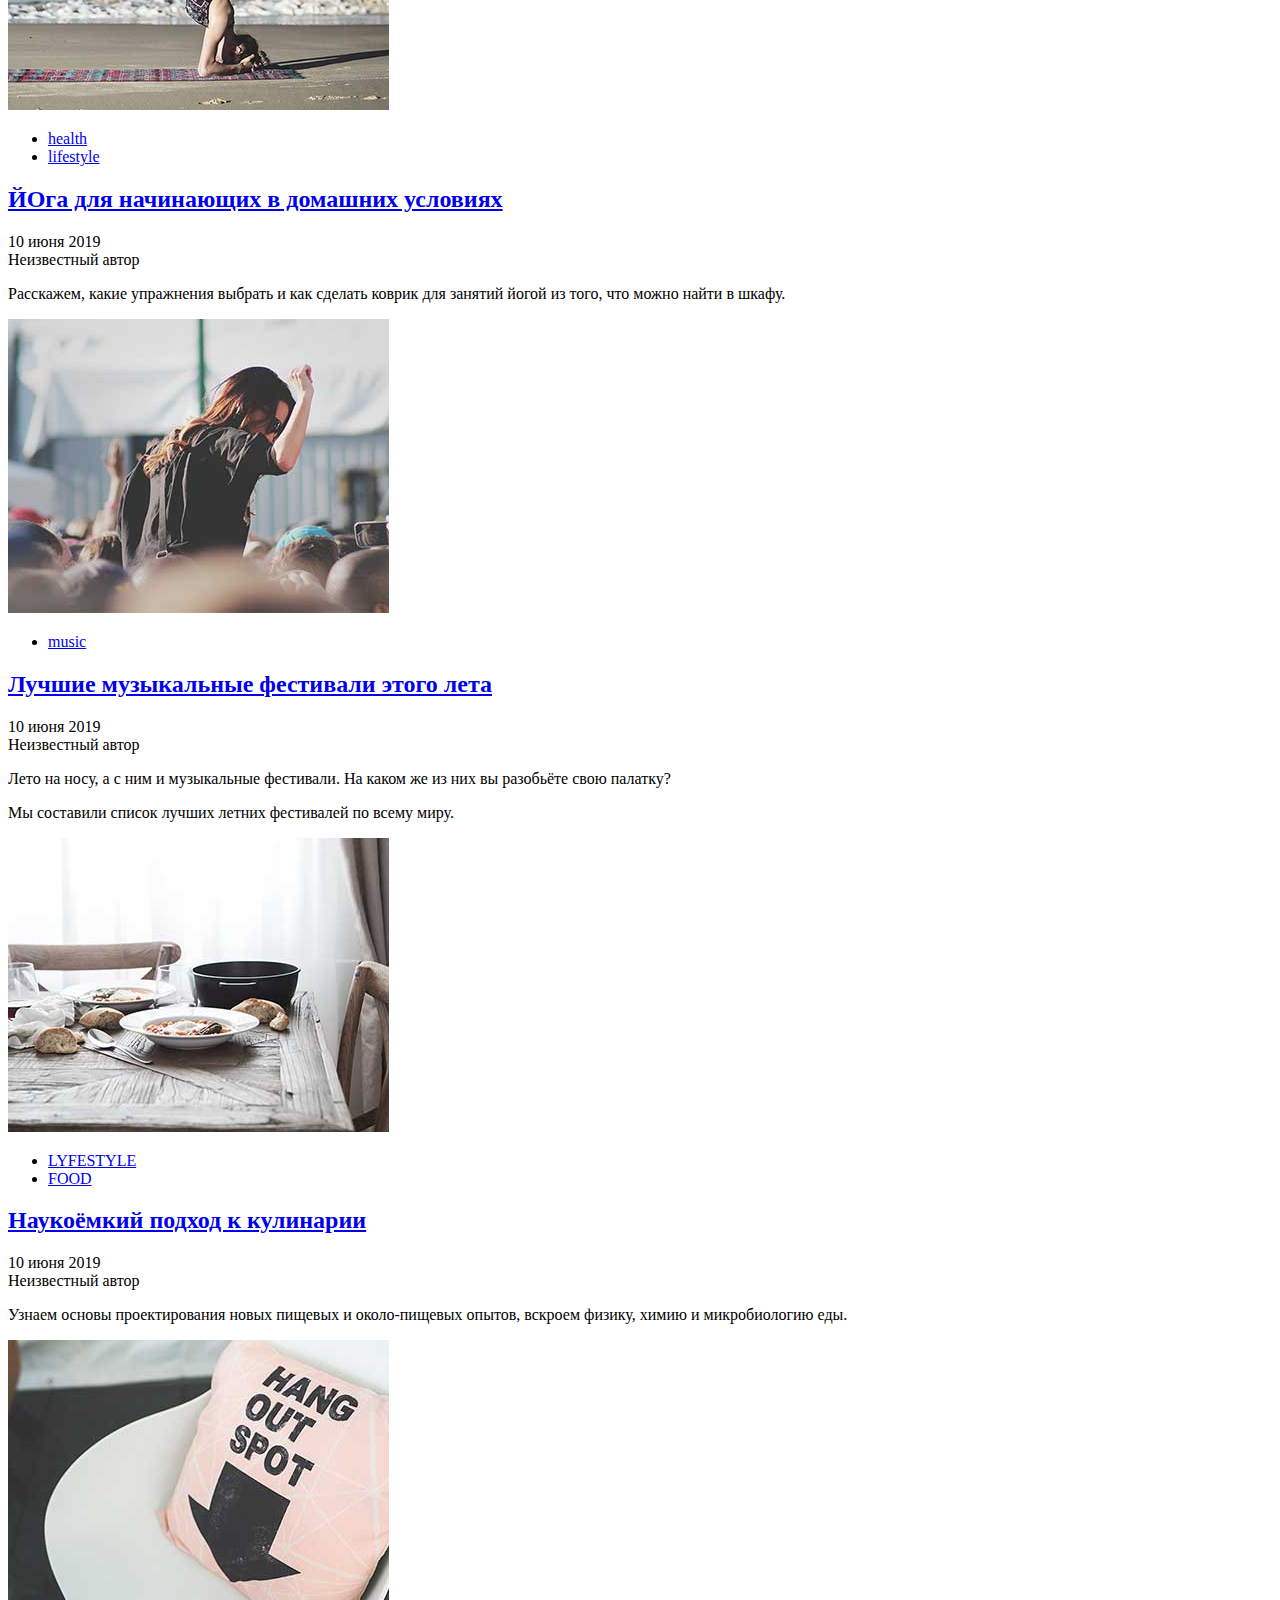
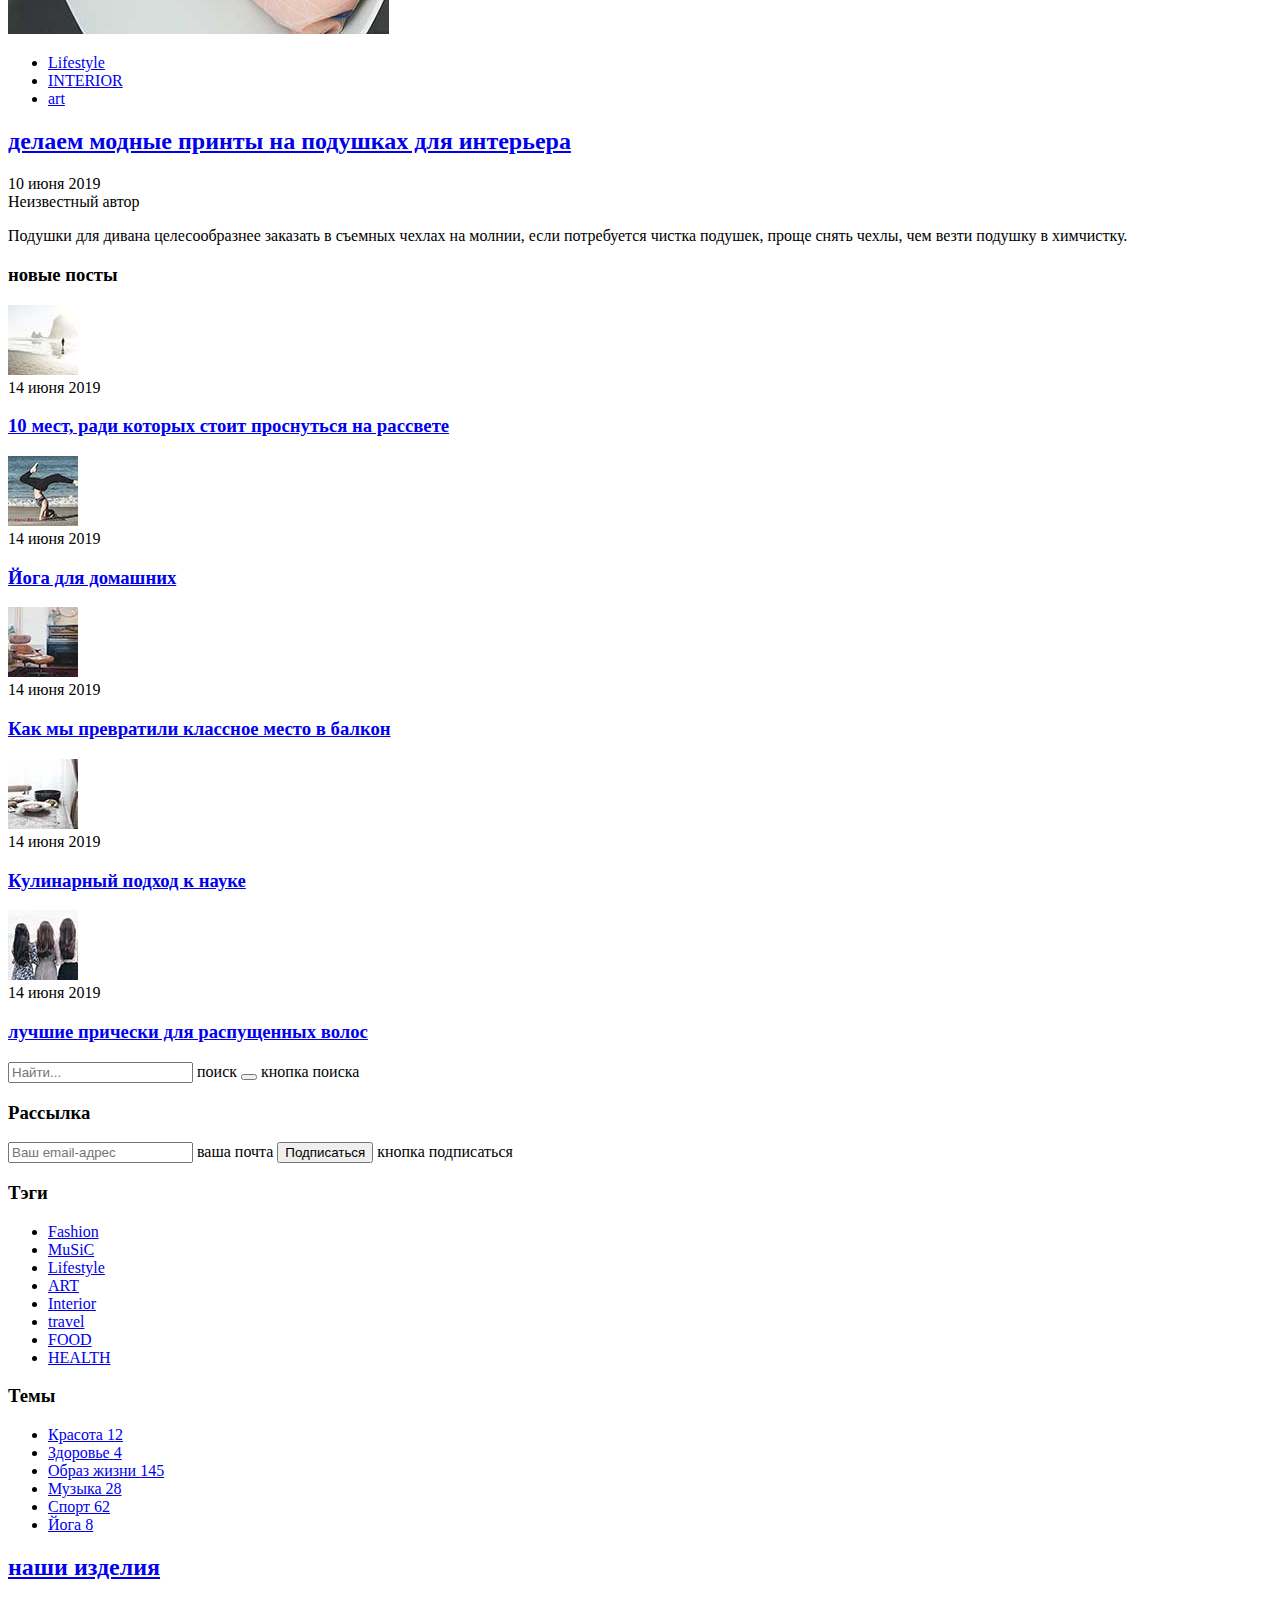
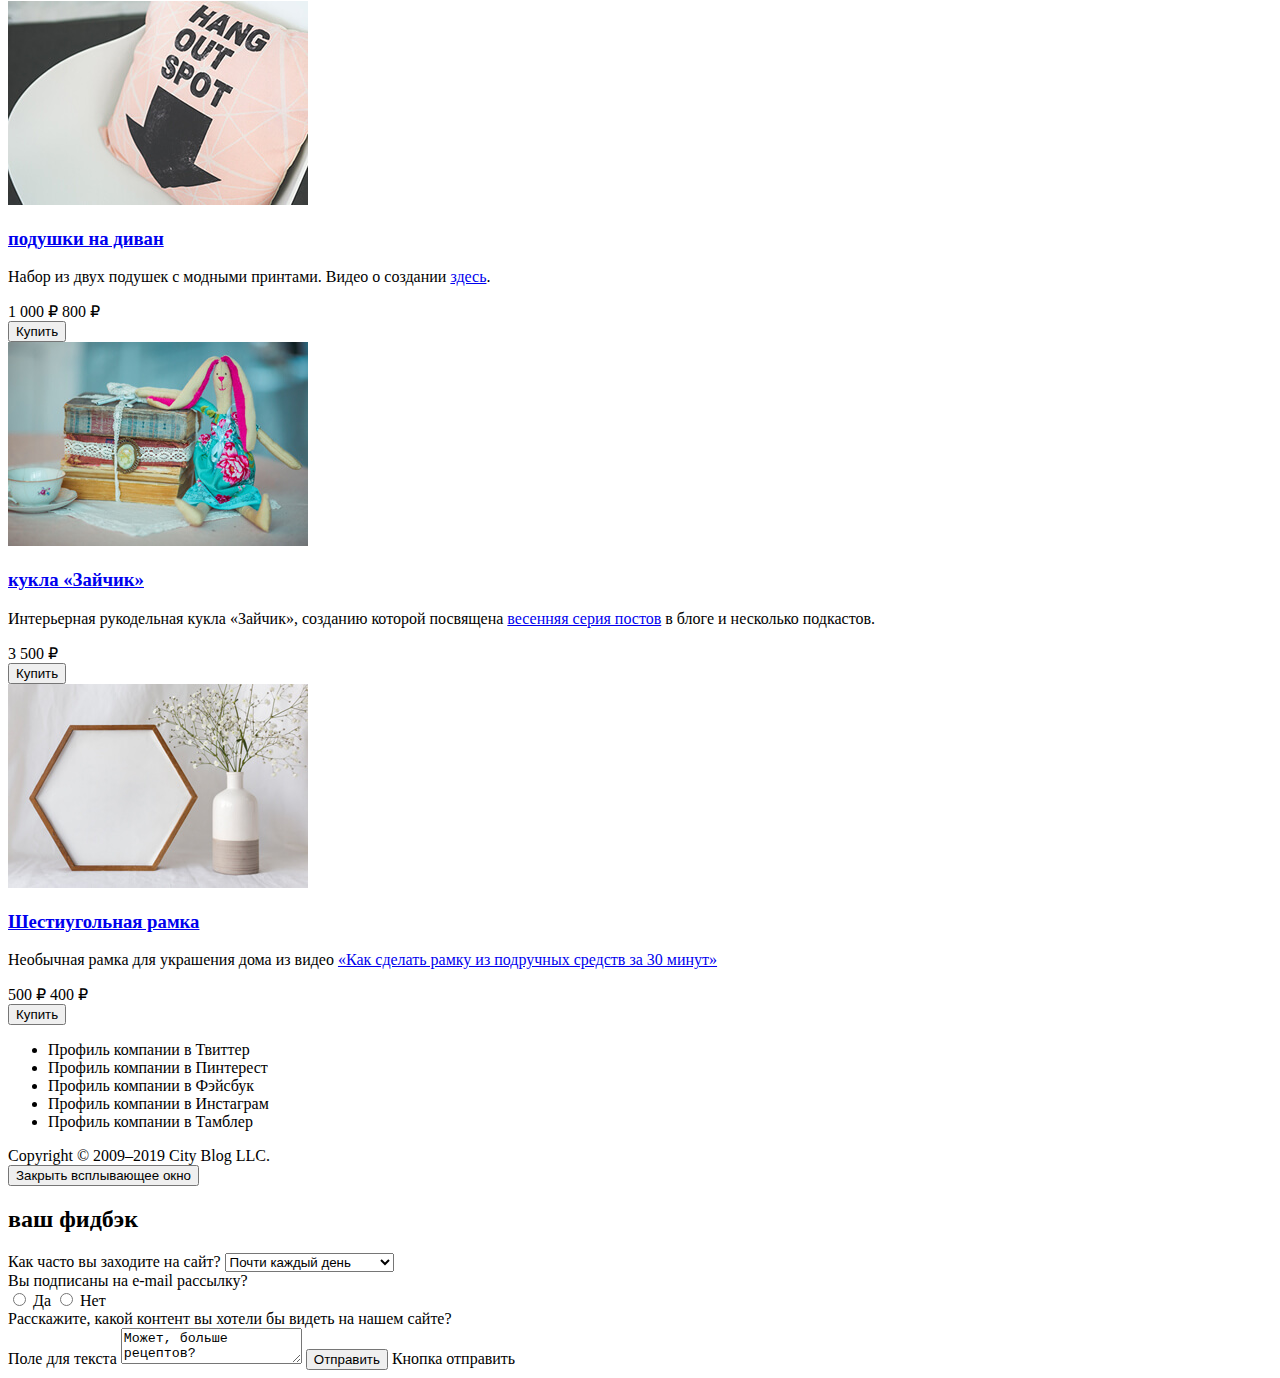
==== commit e1159441: "Add files via upload" ====
--- a/index.html
+++ b/index.html
@@ -6,14 +6,14 @@
   <meta http-equiv="X-UA-Compatible" content="IE=edge">
   <meta name="viewport" content="width=device-width, initial-scale=1.0">
   <title>Document</title>
-  <link rel="stylesheet" href="../CSS/main.css">
+  <link rel="stylesheet" href="css/main.css">
 </head>
 
 <body>
   <header class="header">
     <div class="container">
-      <a href="/">
-        <img src="../SVG/noemi-logo.svg" class="header-logo" alt="Логотип">
+      <a class="container-logo" href="/">
+        <img src="SVG/noemi-logo.svg" class="header-logo" alt="Логотип">
       </a>
       <nav class="menu">
         <ul class="menu-list">
@@ -115,7 +115,7 @@
     <main class="main">
       <article class="post">
         <div class="post-preview">
-          <img class="post-img" src="../Images/last-post1.jpg" alt="Солнечный пляж">
+          <img class="post-img" src="Images/last-post1.jpg" alt="Солнечный пляж">
         </div>
         <div class="post-info">
           <ul class="post-tags">
@@ -144,7 +144,7 @@
       </article>
       <article class="post">
         <div class="post-preview">
-          <img class="post-img" src="../Images/last-post2.jpg" alt="Солнечный пляж">
+          <img class="post-img" src="Images/last-post2.jpg" alt="Девушка занимается йогой">
         </div>
         <div class="post-info">
           <ul class="post-tags">
@@ -173,7 +173,7 @@
       </article>
       <article class="post">
         <div class="post-preview">
-          <img class="post-img" src="../Images/last-post3.jpg" alt="Солнечный пляж">
+          <img class="post-img" src="Images/last-post3.jpg" alt="Люди на фестивале">
         </div>
         <div class="post-info">
           <ul class="post-tags">
@@ -201,7 +201,7 @@
       </article>
       <article class="post">
         <div class="post-preview">
-          <img class="post-img" src="../Images/last-post4.jpg" alt="Солнечный пляж">
+          <img class="post-img" src="Images/last-post4.jpg" alt="Пища на столе">
         </div>
         <div class="post-info">
           <ul class="post-tags">
@@ -230,7 +230,7 @@
       </article>
       <article class="post">
         <div class="post-preview">
-          <img class="post-img" src="../Images/last-post5.jpg" alt="Солнечный пляж">
+          <img class="post-img" src="Images/last-post5.jpg" alt="Модная подушка">
         </div>
         <div class="post-info">
           <ul class="post-tags">
@@ -267,7 +267,7 @@
         <h3 class="aside-titles aside-news">новые посты</h3>
         <article class="aside-post">
           <div class="aside-post-preview">
-            <img class="aside-post-img" src="../Images/2.jpg" alt="Солнечный пляж">
+            <img class="aside-post-img" src="Images/2.jpg" alt="Солнечный пляж">
           </div>
           <div class="aside-post-info">
             <time class="post-date aside-post-date">14 июня 2019</time>
@@ -279,7 +279,7 @@
         </article>
         <article class="aside-post">
           <div class="aside-post-preview">
-            <img class="aside-post-img" src="../Images/151.jpg" alt="Солнечный пляж">
+            <img class="aside-post-img" src="Images/151.jpg" alt="Девушка занимается йогой">
           </div>
           <div class="aside-post-info">
             <time class="post-date aside-post-date">14 июня 2019</time>
@@ -290,7 +290,7 @@
         </article>
         <article class="aside-post">
           <div class="aside-post-preview">
-            <img class="aside-post-img" src="../Images/45.jpg" alt="Солнечный пляж">
+            <img class="aside-post-img" src="Images/45.jpg" alt="Уютная комната">
           </div>
           <div class="aside-post-info">
             <time class="post-date aside-post-date">14 июня 2019</time>
@@ -302,7 +302,7 @@
         </article>
         <article class="aside-post">
           <div class="aside-post-preview">
-            <img class="aside-post-img" src="../Images/501.jpg" alt="Солнечный пляж">
+            <img class="aside-post-img" src="Images/501.jpg" alt="Стол с пищей">
           </div>
           <div class="aside-post-info">
             <time class="post-date aside-post-date">14 июня 2019</time>
@@ -314,7 +314,7 @@
         </article>
         <article class="aside-post">
           <div class="aside-post-preview">
-            <img class="aside-post-img" src="../Images/7.jpg" alt="Солнечный пляж">
+            <img class="aside-post-img" src="Images/7.jpg" alt="Девушки с длинными волосами">
           </div>
           <div class="aside-post-info">
             <time class="post-date aside-post-date">14 июня 2019</time>
@@ -423,7 +423,7 @@
     </h2>
     <div class="shop-container">
       <div class="shop-product">
-        <img class="shop-product-img" src="../Images/shop-item-desk1.jpg" alt="Подушка с надписью">
+        <img class="shop-product-img" src="Images/shop-item-desk1.jpg" alt="Подушка с надписью">
         <div class="shop-content">
           <h3>
             <a class="link-post-name" href="#">подушки на диван</a>
@@ -448,7 +448,7 @@
       </div>
       <div class="shop-product">
         <div class="shop-product-img">
-          <img src="../Images/shop-item-desk2.jpg" alt="Игрушка на столе">
+          <img src="Images/shop-item-desk2.jpg" alt="Игрушка на столе">
         </div>
         <div class="shop-content">
           <h3>
@@ -471,7 +471,7 @@
       </div>
       <div class="shop-product">
         <div class="shop-product-img">
-          <img src="../Images/shop-item-desk3.jpg" alt="Рамка с вазой">
+          <img src="Images/shop-item-desk3.jpg" alt="Рамка с вазой">
         </div>
         <div class="shop-content">
           <h3>
@@ -528,7 +528,7 @@
   </footer>
 
   <div class="popup">
-    <div class="popup-container">
+    <form class="popup-container">
       <button class="popup-close" type="button">
         <span class="socials-link-text">Закрыть всплывающее окно</span>
       </button>
@@ -557,14 +557,14 @@
         <div class="popup-ask-field">Расскажите, какой контент вы хотели бы видеть
           на нашем сайте?</div>
         <span class="search-link-text">Поле для текста</span>
-        <input class="popup-field" type="text" placeholder="Может, больше рецептов?">
+        <textarea class="popup-field">Может, больше рецептов?</textarea>
       </label>
       <label>
         <button class="button button-send">Отправить</button>
         <span class="search-link-text">Кнопка отправить</span>
       </label>
 
-    </div>
+    </form>
   </div>
 
 </body>
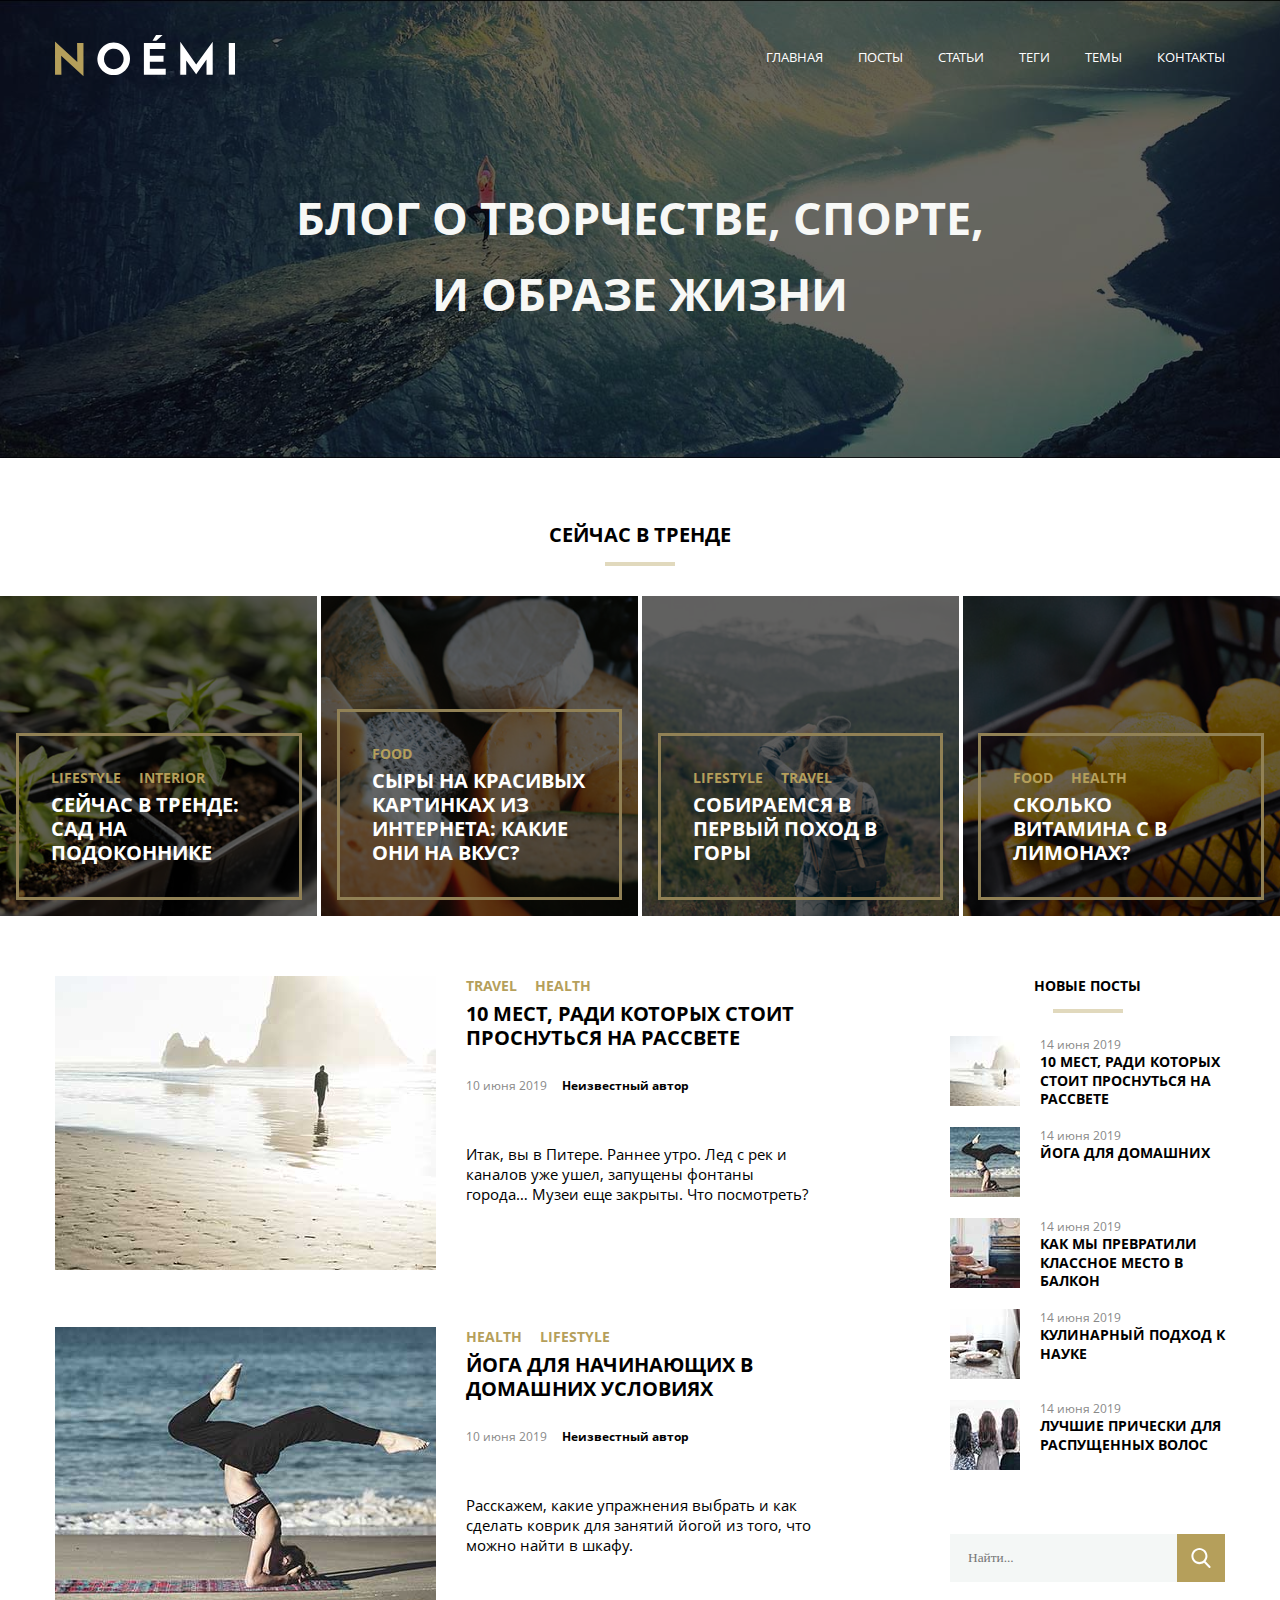
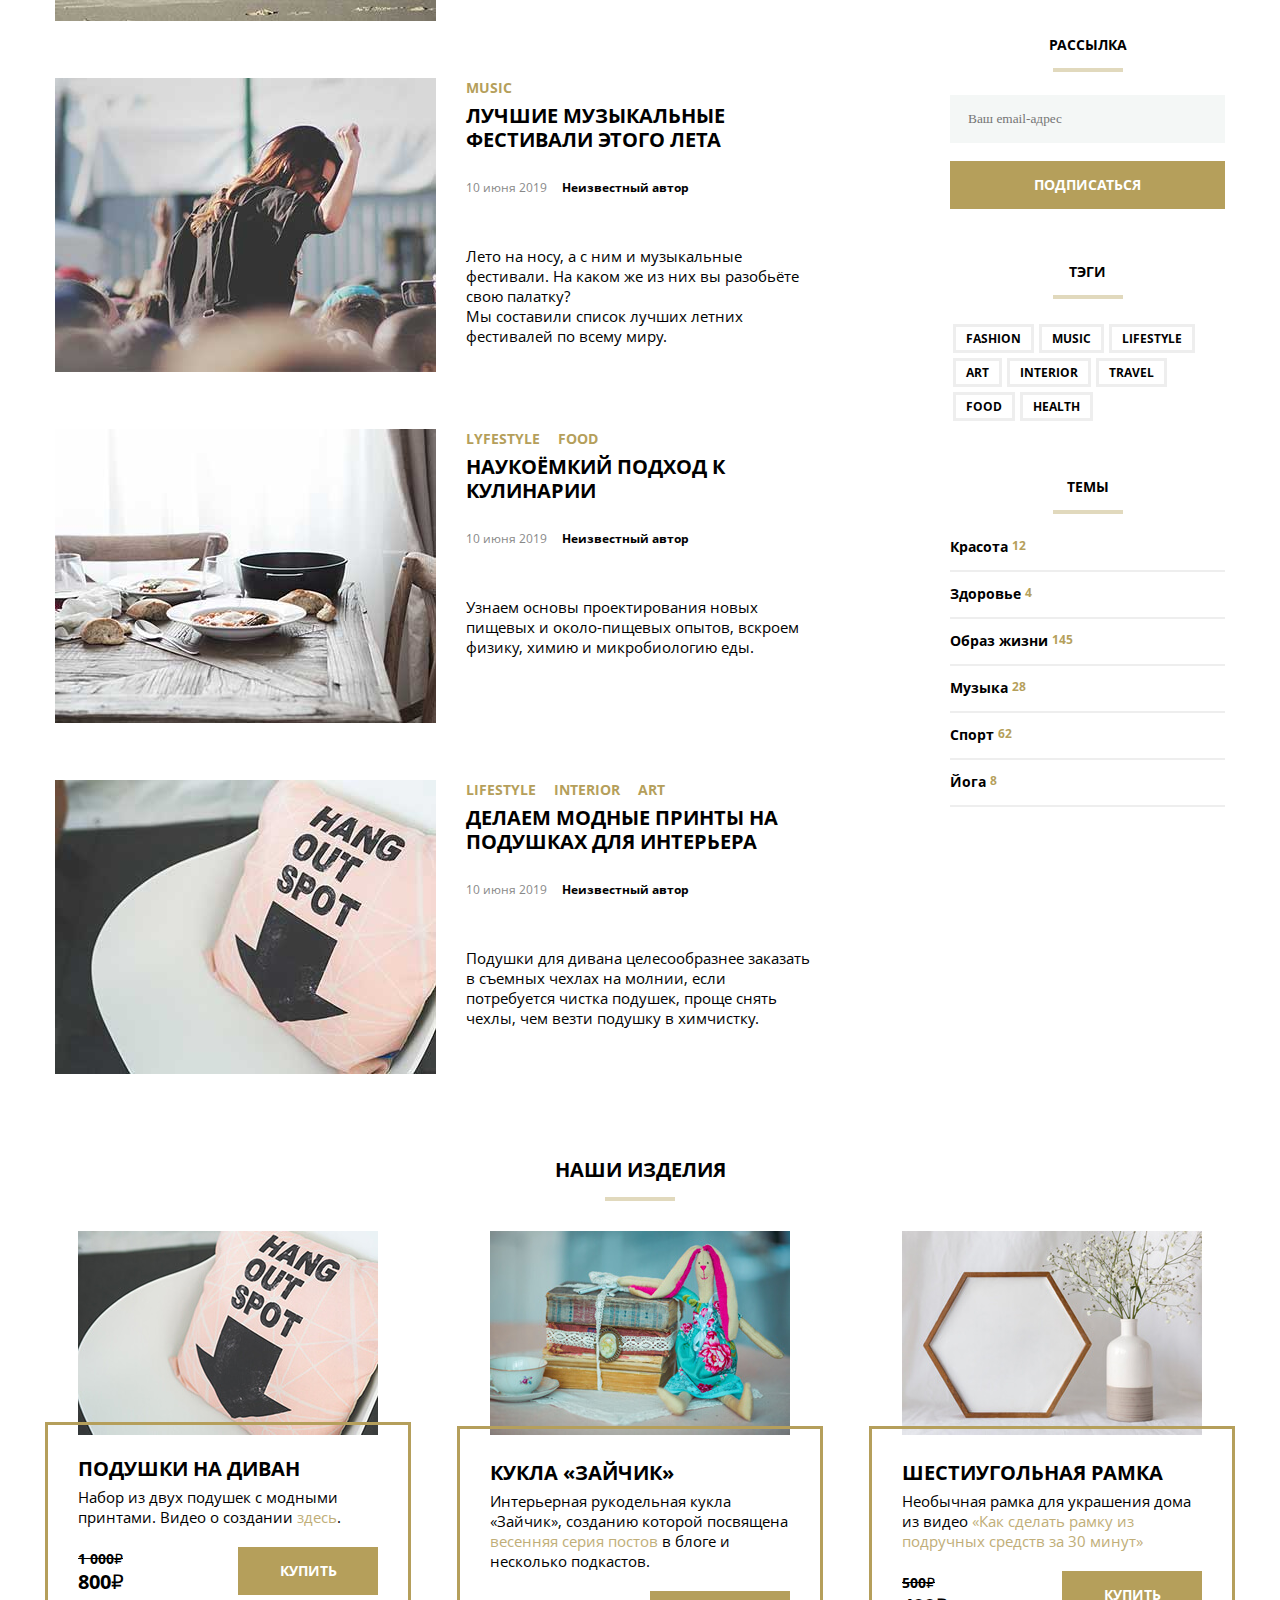
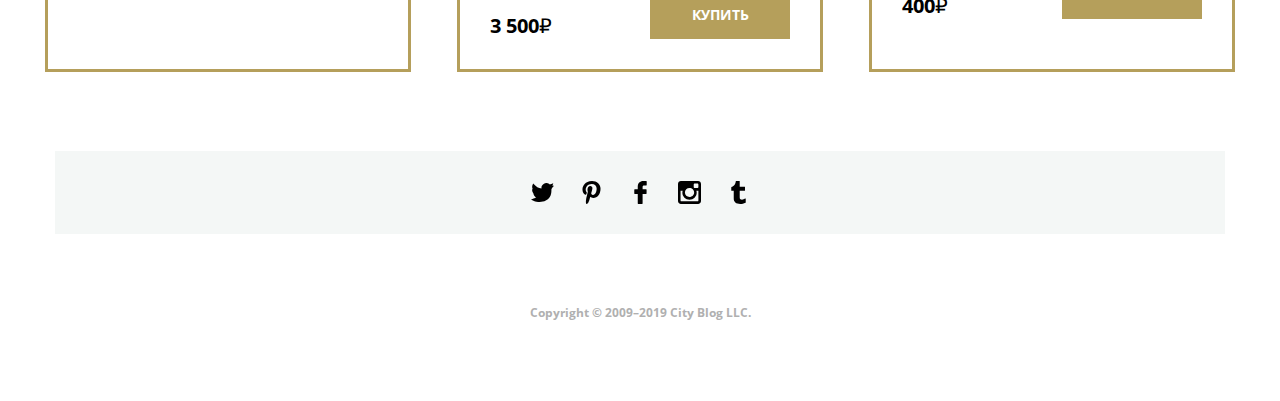
==== commit 8fc843ab: "Add files via upload" ====
--- a/index.html
+++ b/index.html
@@ -6,7 +6,7 @@
   <meta http-equiv="X-UA-Compatible" content="IE=edge">
   <meta name="viewport" content="width=device-width, initial-scale=1.0">
   <title>Document</title>
-  <link rel="stylesheet" href="css/main.css">
+  <link rel="stylesheet" href="CSS/main.css">
 </head>
 
 <body>
--- a/CSS/main.css
+++ b/CSS/main.css
@@ -0,0 +1,970 @@
+* {
+    padding: 0;
+    margin: 0;
+    box-sizing: border-box;
+  }
+  
+  @font-face {
+    font-family: "Open Sans-Regular";
+    src: url("../Fonts/OpenSans-Regular\ \(1\).ttf") format("ttf"),
+         url("../Fonts/OpenSans-Regular\ \(1\).woff") format("woff"),
+         url("../Fonts/OpenSans-Regular\ \(1\).woff2") format("woff2");
+    font-weight: normal;
+    font-style: normal;
+  }
+  
+  @font-face {
+    font-family: "Open Sans-Bold";
+    src: url("../Fonts/OpenSans-Bold\ \(1\).ttf") format("ttf"),
+         url("../Fonts/OpenSans-Bold\ \(1\).woff") format("woff"),
+         url("../Fonts/OpenSans-Bold\ \(1\).woff2") format("woff2");
+    font-weight: bold;
+    font-style: normal;
+  }
+  
+  .header {
+    background-image: url("../Images/banner-bg.jpg");
+    background-repeat: no-repeat;
+    background-position: center center;  
+    width: 100%; 
+    background-size: cover;
+    background-color: #14222f;
+    position: relative; 
+    padding: 35px 0 125px 0;
+    margin: 0 auto;
+    margin-bottom: 63px; 
+  }
+  
+  .header::after {
+    content: "";
+    background-color: #000000;
+    position: absolute;
+    top: 0;
+    left: 0;
+    right: 0;
+    bottom: 0;
+    opacity: 0.6;
+  }
+  
+  .container { 
+    max-width: 1200px;
+    display: flex; 
+    position: relative;
+    justify-content: space-between;
+    z-index: 2;
+    flex-direction: row;
+    align-items: center;
+    margin: 0 auto; 
+    margin-bottom: 100px;
+    padding: 0 15px;
+  
+  }
+  
+  .header-intro {
+    display: flex;
+    align-items: center;
+    justify-content: center; 
+    text-transform: uppercase;
+    font-size: 45px;
+    color: #f7f8f6;
+    font-family: "Open Sans-Bold";
+    position: relative; 
+    z-index: 2;
+    text-align: center;
+    max-width: 700px;
+    margin-left: auto;
+    margin-right: auto;
+    line-height: 1.7;
+  }
+  
+  .header-logo {
+    width: 180px;
+  }
+
+  .burger {
+    display: none;
+  }
+
+  .section-name {
+    text-transform: uppercase;
+    text-align: center;
+    margin-bottom: 30px;
+  }
+
+  .section-trend {
+    font-family: "Open Sans-Bold";
+    color: #000000;
+    text-decoration: none;
+    font-size: 20px;
+    text-transform: uppercase;
+  }
+
+  .section-name:after {
+    content: "";
+    display: block;
+    background-color: #e1d9bd;
+    border: 2px solid #e1d9bd; 
+    width: 66px;
+    margin-left: auto;
+    margin-right: auto;
+    margin-top: 14px; 
+  }
+
+  .trends {
+    display: flex;
+    justify-content: space-between;
+    width: 100%;
+  }
+
+  .trend {
+    width: 24.8%;
+    position: relative;
+    text-transform: uppercase;
+    background-repeat: no-repeat;
+    background-position: center center;
+    background-size: cover;
+    min-height: 320px;
+    padding: 1rem 1rem 1rem;
+    display: flex;
+    align-items: flex-end;
+    justify-content: center;
+  }
+
+  .trend::after {
+    content: "";
+    background-color: #000000;
+    position: absolute;
+    top: 0;
+    left: 0;
+    right: 0;
+    bottom: 0;
+    opacity: 0.6;
+  }
+
+  .trend-garden {
+    background-image: url("../Images/trend1.jpg");
+  }
+
+  .trend-cheese {
+    background-image: url("../Images/trend2.jpg");
+  }
+
+  .trend-mountains {
+    background-image: url("../Images/trend3.jpg");
+  }
+
+  .trend-lemon {
+    background-image: url("../Images/trend4.jpg");
+  }
+
+  .trend-info {
+    position: absolute;
+    align-items: flex-end;
+    border: 3px solid #918155;
+    z-index: 1;
+    padding: 2rem;
+    width: 90%;
+  }
+
+  .link-trend-info {
+    font-family: "Open Sans-Bold";
+    color: #ffffff;
+    text-decoration: none;
+    font-size: 20px;
+    line-height: 1.2;
+  }
+  
+  .menu-list {
+    display: flex;
+    text-transform: uppercase;
+    font-size: 13px;
+  }
+  
+  .menu-link {
+    font-family: "Open Sans-Regular";
+    color: #ffffff;
+    text-decoration: none;
+  }
+  
+  .menu-link:hover {
+    text-decoration: underline; 
+  }
+  
+  li {
+    list-style-type: none;
+  }
+  
+  .menu-list-item:nth-child(n + 2) {
+    margin-left: 35px; 
+  }
+  
+  .posts {
+    width: 770px;
+    flex-direction: column;
+  }
+  
+  .post {
+    display: flex;
+  }
+  
+  .post:nth-child(n+2) {
+    margin-top: 53px; 
+  }
+  
+  .post-img {
+    max-width: 385px;
+    
+  }
+  
+  .post-preview {
+    max-width: 385px; 
+    background-color: #ffffff; 
+  }
+  
+  .post-info {
+    box-sizing: border-box;
+    margin-left: 30px;
+  } 
+  
+  .date-author {
+    display: flex;
+    margin-bottom: 50px;
+  }
+  
+  .post-date {
+    font-family: "Open Sans-Regular";
+    font-size: 12px;
+    color: #888888;
+  }
+  
+  .post-author {
+    margin-left: 15px;
+    font-family: "Open Sans-Bold";
+    font-size: 12px;
+  }
+  
+  .post-p {
+    font-family: "Open Sans-Regular";
+    font-size: 15px;
+  }
+  
+  .post-tags {
+    display: flex;
+    flex-wrap: wrap;
+    margin-bottom: 6px;
+    text-transform: uppercase;
+  }
+  
+  .link-post-tag {
+    font-family: "Open Sans-Bold";
+    color: #b59f5b;
+    text-decoration: none;
+    font-size: 14px; 
+  }
+  
+  .link-post-tag:hover { 
+  text-decoration: underline; 
+  }
+  
+  .post-tag:nth-child(n+2) {
+    margin-left: 18px;
+  }
+  
+  .post-name {
+    margin-bottom: 28px;
+    text-transform: uppercase;
+    line-height: 1;
+    max-width: 100%;
+  }
+  
+  .link-post-name {
+    font-family: "Open Sans-Bold";
+    color: #000000;
+    text-decoration: none;
+    font-size: 20px;
+    text-transform: uppercase;
+  }
+  
+  .link-post-name:hover {
+    color: #b59f5b;
+  }
+
+  .link-trend-info:hover {
+    color: #b59f5b;
+  }
+  
+  .main {
+    width: 65%;
+  }
+  
+  .content {
+    display: flex;
+    justify-content: space-between;
+    padding: 15px;
+    margin-top: 45px;
+    margin-left: auto;
+    margin-right: auto; 
+    max-width: 1200px;
+    margin-bottom: 63px;
+  }
+  
+  .aside {
+    width: 275px; 
+  }
+  
+  .sidebar:nth-child(n+2) {
+    margin-top: 53px; 
+  }
+  
+  .aside-title {
+    position: relative;
+    text-transform: uppercase;
+    text-align: center; 
+  }
+  
+  .aside-titles {
+    font-family: "Open Sans-Bold";
+    color: #000000;
+    text-decoration: none;
+    font-size: 14px;
+    margin-bottom: 23px;
+    text-transform: uppercase;
+    text-align: center; 
+  }
+  
+   
+  
+  .aside-titles:after {
+    content: "";
+    display: block;
+    background-color: #e1d9bd;
+    border: 2px solid #e1d9bd; 
+    width: 66px;
+    margin-left: auto;
+    margin-right: auto;
+    margin-top: 14px; 
+  }
+  
+  .aside-link {
+    font-family: "Open Sans-Bold";
+    color: #000000;
+    text-decoration: none;
+    font-size: 14px;
+    text-transform: uppercase;
+  }
+  
+  .aside-link:hover {
+    color: #b59f5b;
+  }
+  
+  .theme-link:hover { 
+    color: #b59f5b; 
+  }
+  
+  .aside-post {
+    display: flex;
+    width: 100%;
+  }
+  
+  .aside-post:nth-child(n+3) { 
+    margin-top: 17px; 
+  }
+  .aside-post-img {
+    width: 70px; 
+  }
+  
+  .aside-post-info {
+    width: 100%;
+    line-height: 1;
+    margin-left: 20px; 
+  }
+  
+  .aside-post-date {
+    margin-bottom: 10px; 
+  }
+  
+  .search {
+    margin-top: 60px;
+  }
+  
+  .search-link-text {
+    position: absolute;
+    width: 1px;
+    height: 1px;
+    clip: rect(1px, 1px, 1px, 1px);
+    overflow: hidden;
+  }
+  
+  .field {
+    background-color: #f4f7f6;
+    font-family: inherit;
+    width: calc(100% - 48px);
+    height: 48px;
+    margin: 0;
+    padding: 18px 18px;
+    font-family: "Open Sans Regular";
+    border: none; 
+  }
+  
+  .field:focus {
+    border: 1px solid #b59f5b;
+  }
+  
+  .field-email {
+    width: 100%; 
+  }
+  
+  .button {
+    background-color: #b59f5b;
+    height: 48px;
+    border: none;
+    margin: 0;
+  }
+  
+  .button:hover {
+    background-color: #323232;
+      
+  }
+  
+  .button-search {
+    background-image: url("../SVG/search.svg");
+    background-repeat: no-repeat;
+    background-size: 20px;
+    background-position: center center;
+    width: 48px;
+    position: absolute;   
+  }
+  
+  .button-sign {
+    font-family: "Open Sans-Bold";
+    text-transform: uppercase; 
+    font-size: 14px;
+    color: #ffffff;
+    margin-top: 18px;
+    width: 100%; 
+    
+  }
+  
+  .aside-sign {
+    position: relative; 
+  }
+  
+  .form-hint {
+    position: relative;
+    text-transform: uppercase;
+    text-align: center;  
+  }
+  
+  .aside-tag-item {
+    margin: 2.5px 2.5px;
+  }
+  
+  .tag-link {
+    display: block;
+    font-family: "Open Sans-Bold";
+    font-size: 12px; 
+    color: #000000;
+    text-decoration: none;
+    border: 3px solid #eeeeee;
+    padding: 3px 10px; 
+  }
+  
+  .tag-link:hover {
+    border: 4px solid #b59f5b; 
+  }
+
+  .aside-tags-list {
+    width: 100%; 
+    display: flex;
+    flex-wrap: wrap; 
+    text-transform: uppercase;
+  }
+  
+  .aside-theme-item {
+    margin-bottom: 12px;
+  }
+  
+  .aside-theme-item:last-child {
+    margin-bottom: 0px;
+  }
+  
+  .theme-link {
+    font-family: "Open Sans-Bold";
+    color: #000000;
+    text-decoration: none;
+    font-size: 14px; 
+  }
+  
+  .theme-link:after {
+    content: "";
+    display: block;
+    background-color: #eeeeee;
+    border: 1px solid #eeeeee;
+    margin-top: 14px; 
+  }
+  
+  .theme-link-number {
+    vertical-align: top;
+    color: #b59f5b;
+    font-size: 12px; 
+  }
+
+  .shop-container {
+    max-width: 1200px;
+    display: flex;
+    justify-content: space-between;
+    margin: 0 auto 64px;
+    padding: 0 38px;
+  }
+
+  .shop-product {
+    width: 300px;
+    display: flex;
+    flex-direction: column;
+  }
+
+  .shop-product-img {
+    margin-bottom: 20px;
+  }
+
+  .shop-content {
+    outline: 3px solid #b59f5b;
+    outline-offset: 30px;
+    flex-grow: 1;
+    
+  }
+
+  .product-price-value,
+  .product-rub,
+  .popup-name {
+    font-family: "Open Sans-Bold";
+    text-transform: uppercase;
+    font-size: 20px;
+  }
+
+  .product-price {
+    display: flex;
+  }
+
+  .product-price-old {
+    text-decoration: line-through;
+    font-size: 14px;
+  }
+
+  .button-shop {
+    font-family: "Open Sans-Bold";
+    text-transform: uppercase;
+    font-size: 14px;
+    color: #ffffff;
+    width: 140px;
+  }
+  
+  .shop-info {
+    margin-top: 5px;
+    margin-bottom: 20px;
+  }
+
+  .product-footer {
+    display: flex;
+    align-items: flex-end;
+    justify-content: space-between;
+  }
+
+  .link-shop-tag {
+    text-decoration: none;
+    color: #c0ae78;
+    margin-bottom: 15px;
+  }
+
+  .link-shop-tag:hover {
+    text-decoration: underline;
+  }
+  
+  footer {
+    padding-top: 48px;
+    padding-bottom: 40px; 
+  }
+  
+  .footer-container {
+    max-width: 1170px;
+    background-color: #f4f7f6;
+    margin: 0 auto 70px auto;
+  }
+  
+  .footer-menu {
+    display: flex; 
+    position: relative;
+    flex-direction: row;
+    justify-content: center;
+    align-items: center;
+    padding: 30px; 
+  }
+  
+  .social-icon {
+    display: block;
+    background-size: 23px;
+    width: 23px;
+    height: 23px;
+    background-repeat: no-repeat;
+    background-position: center center;
+  }
+  
+  .footer-menu-item:nth-child(n + 2) {
+      margin-left: 26px;
+  }
+  
+  .social-icon-twitter {
+    background-image: url("../SVG/004-twitter.svg"); 
+  
+  }
+  
+  .social-icon-pinterest {
+    background-image: url("../SVG/001-pinterest.svg"); 
+  
+  }
+  
+  .social-icon-facebook {
+    background-image: url("../SVG/002-facebook-logo.svg"); 
+  
+  }
+  
+  .social-icon-instagram {
+    background-image: url("../SVG/005-instagram.svg"); 
+  
+  }
+  
+  .social-icon-tumblr {
+    background-image: url("../SVG/003-tumblr.svg"); 
+  
+  }
+  
+  .socials-link-text {
+    position: absolute;
+    width: 1px;
+    height: 1px;
+    clip: rect(1px, 1px, 1px, 1px);
+  }
+  
+  .footer-copyright {
+    font-family: "Open Sans-Bold";
+    color: #b0b0b0; 
+    text-align: center;
+    margin-bottom: 40px;
+    font-size: 12px; 
+  }
+
+  .popup {
+    width: 100%;
+    height: 100vh;
+    box-sizing: border-box;
+    background-color: rgba(0, 0, 0, 0.75);
+    overflow-y: auto;
+    position: fixed;
+    top: 0;
+    left: 0;
+    display: flex;
+    z-index: 2;
+    display: none;
+  }
+
+  .popup-container {
+    width: 390px;
+    min-height: 590px;
+    background-color: #fff;
+    z-index: 3;
+    margin: auto;
+    padding-left: 30px;
+    padding-right: 30px;
+    position: relative;
+  }
+
+  .section-name {
+    font-family: "Open Sans-Bold";
+    color: #000000;
+    text-decoration: none;
+    font-size: 20px;
+    text-transform: uppercase;
+    text-align: center;
+    margin-bottom: 30px;
+    margin-top: 53px;
+  }
+
+  .popup-name:after {
+    content: "";
+    display: block;
+    background-color: #e1d9bd;
+    border: 2px solid #e1d9bd;
+    width: 66px;
+    margin-left: auto;
+    margin-right: auto;
+    margin-top: 14px;
+  }
+
+  .popup-close {  
+    background-size: 20px;
+    background-image: url("../SVG/form-x.svg");
+    background-color: transparent;
+    width: 20px;
+    height: 20px;
+    background-repeat: no-repeat;
+    background-position: center center;
+    position: absolute;
+    top: -25px;
+    right: 0;
+    border-style: none;
+  }
+
+  .popup-select {
+    background-color: #f4f7f6;
+    background-image: url("../SVG/form-arrows.svg");
+    background-repeat: no-repeat;
+    background-position: right 15px center;
+    background-size: 10px;
+    font-family: inherit;
+    width: 100%;
+    height: 48px;
+    margin: 0;
+    padding: 12px 20px;
+    font-family: "Open Sans Regular";
+    border: none;
+    -webkit-appearance: none;
+    -moz-appearance:none;
+     margin-bottom: 26px;
+  }
+
+  .popup-select:focus, .popup-field:focus {
+    border: 1px solid #b59f5b;
+  }
+
+  .option,
+  .popup-select,
+  .popup-field {
+    font-family: "Open Sans-Regular";
+    font-size: 13px;
+    color: #a2a4a3;
+  }
+
+  .popup-ask {
+    margin-bottom: 8px;
+  }
+
+  .popup-ask-field {
+    margin-bottom: 8px;
+    margin-top: 26px;
+  }
+
+  .popup-label-ask {
+    display: inline-flex;
+    margin-bottom: 8px;
+  }
+
+  .popup-label,
+  .popup-ask,
+  .popup-radio {
+    font-family: "Open Sans-Regular";
+    font-size: 13px;
+  }
+
+  .popup-radio {
+    position: absolute;
+    width: 1px;
+    height: 1px;
+    clip: rect(1px, 1px, 1px, 1px);
+  }
+
+  .popup-radio:checked ~ .radio-text::before {
+    background-image: url("../SVG/form-circle.svg");
+  }
+  
+  .radio-text::before {
+    content: "";
+    display: inline-block;
+    width: 15px;
+    height: 15px;
+    background-image: url("../SVG/form-empty-circle.svg");
+    background-repeat: no-repeat;
+    background-position: center center;
+    background-size: 15px;
+    vertical-align: middle;
+    margin-right: 4px;
+    margin-left: 10px;
+  }
+
+  .popup-field {
+    min-height: 130px;
+    width: 100%;
+    margin-bottom: 8px;
+    background-color: #f4f7f6;
+    font-family: inherit;
+    padding: 18px 18px;
+    font-family: "Open Sans Regular";
+    border: none; 
+  }
+
+  .button-send {
+    font-family: "Open Sans-Bold";
+    text-transform: uppercase;
+    font-size: 14px;
+    color: #ffffff;
+    margin-top: 18px;
+    width: 100%;
+    margin-left: auto;
+    margin-right: auto;
+    justify-content: center;
+  }
+
+  @media screen and (max-width: 768px) {
+    .menu-list {
+      display: none;
+    }
+    .burger {
+      display: block;
+      position: relative;
+      width: 25px;
+      height: 20px;
+    }
+    .burger-span {
+      background-color: #fff;
+      position: absolute;
+      width: 100%;
+      height: 3px;
+      left: 0;
+      top: 50%;
+      transform: translate(0, -50%)
+    }
+    .burger::after,
+    .burger::before {
+      content: "";
+      background-color: #fff;
+      position: absolute;
+      width: 100%;
+      height: 3px;
+      left: 0;
+    }
+    .burger::after {
+      bottom: 0;
+    }
+    .burger::before {
+      top: 0;
+    }
+    .post {
+      flex-direction: column;
+    }
+    .post-info {
+      margin-left: 0;
+      margin-top: 10px;
+    }
+    .date-author {
+      margin-bottom: 28px;
+    }
+    .shop-container {
+      flex-wrap: wrap;
+    }
+    .footer-container {
+      margin-left: 5%;
+      margin-right: 5%;
+    }
+    .header-intro {
+      width: 85vw;
+    }
+  }
+  
+  @media screen and (min-width: 361px) and (max-width: 768px) {
+    .container {
+      max-width: 667px;
+    }
+    .header {
+      background-image: url("../Images/banner-bg-tablet.jpg");
+      padding-left: 35px;
+      padding-right: 35px;
+    }
+    .header-intro {
+      font-size: 40px;
+    }
+    .header-logo {
+      width: 155px;
+    }
+    .section-name {
+      font-size: 18px;
+    }
+    .trends {
+      flex-wrap: wrap;
+    }
+    .trend {
+      width: calc(50% - 2px);
+    }
+    .trend:nth-child(1),
+    .trend:nth-child(2) {
+      margin-bottom: 4px;
+    }
+    .link-trend-info {
+      font-size: 17px;
+    }
+    .link-post-name {
+      font-size: 17px;
+    }
+    .main {
+      max-width: 60%;
+    }
+    .post {
+      max-width: 385px;
+    }
+    .post-name {
+      max-width: 70%
+    }
+  }
+
+  @media screen and (max-width: 360px) {
+    .main {
+      width: 100%;
+    }
+    .aside {
+      width: 100%;
+      margin-top: 65px;
+    }
+    .header {
+      background-image: url("../Images/banner-mobile.jpg");
+      padding-bottom: 217px;
+    }
+    .header-intro {
+      font-size: 26px;
+    }
+    .header-logo {
+      width: 270px;
+  }
+    .section-name,
+    .link-trend-info,
+    .link-post-name {
+      font-size: 16px;
+    }
+    .post-p {
+      font-size: 14px;
+    }
+    .container {
+      flex-direction: column-reverse;
+      margin-bottom: 43px;
+    }
+    .burger {
+      margin-bottom: 170px;
+      align-self: flex-end;
+    }
+    .trends {
+      display: block;
+    }
+    .trend {
+      width: 100%;
+      margin-bottom: 3px;
+    }
+    .content {
+      display: block;
+    }
+    .post-img {
+      max-width: 100%;
+    }
+    .aside-post-info {
+      margin-left: 10px;
+    }
+    .aside-titles {
+      font-size: 16px;
+    }
+  }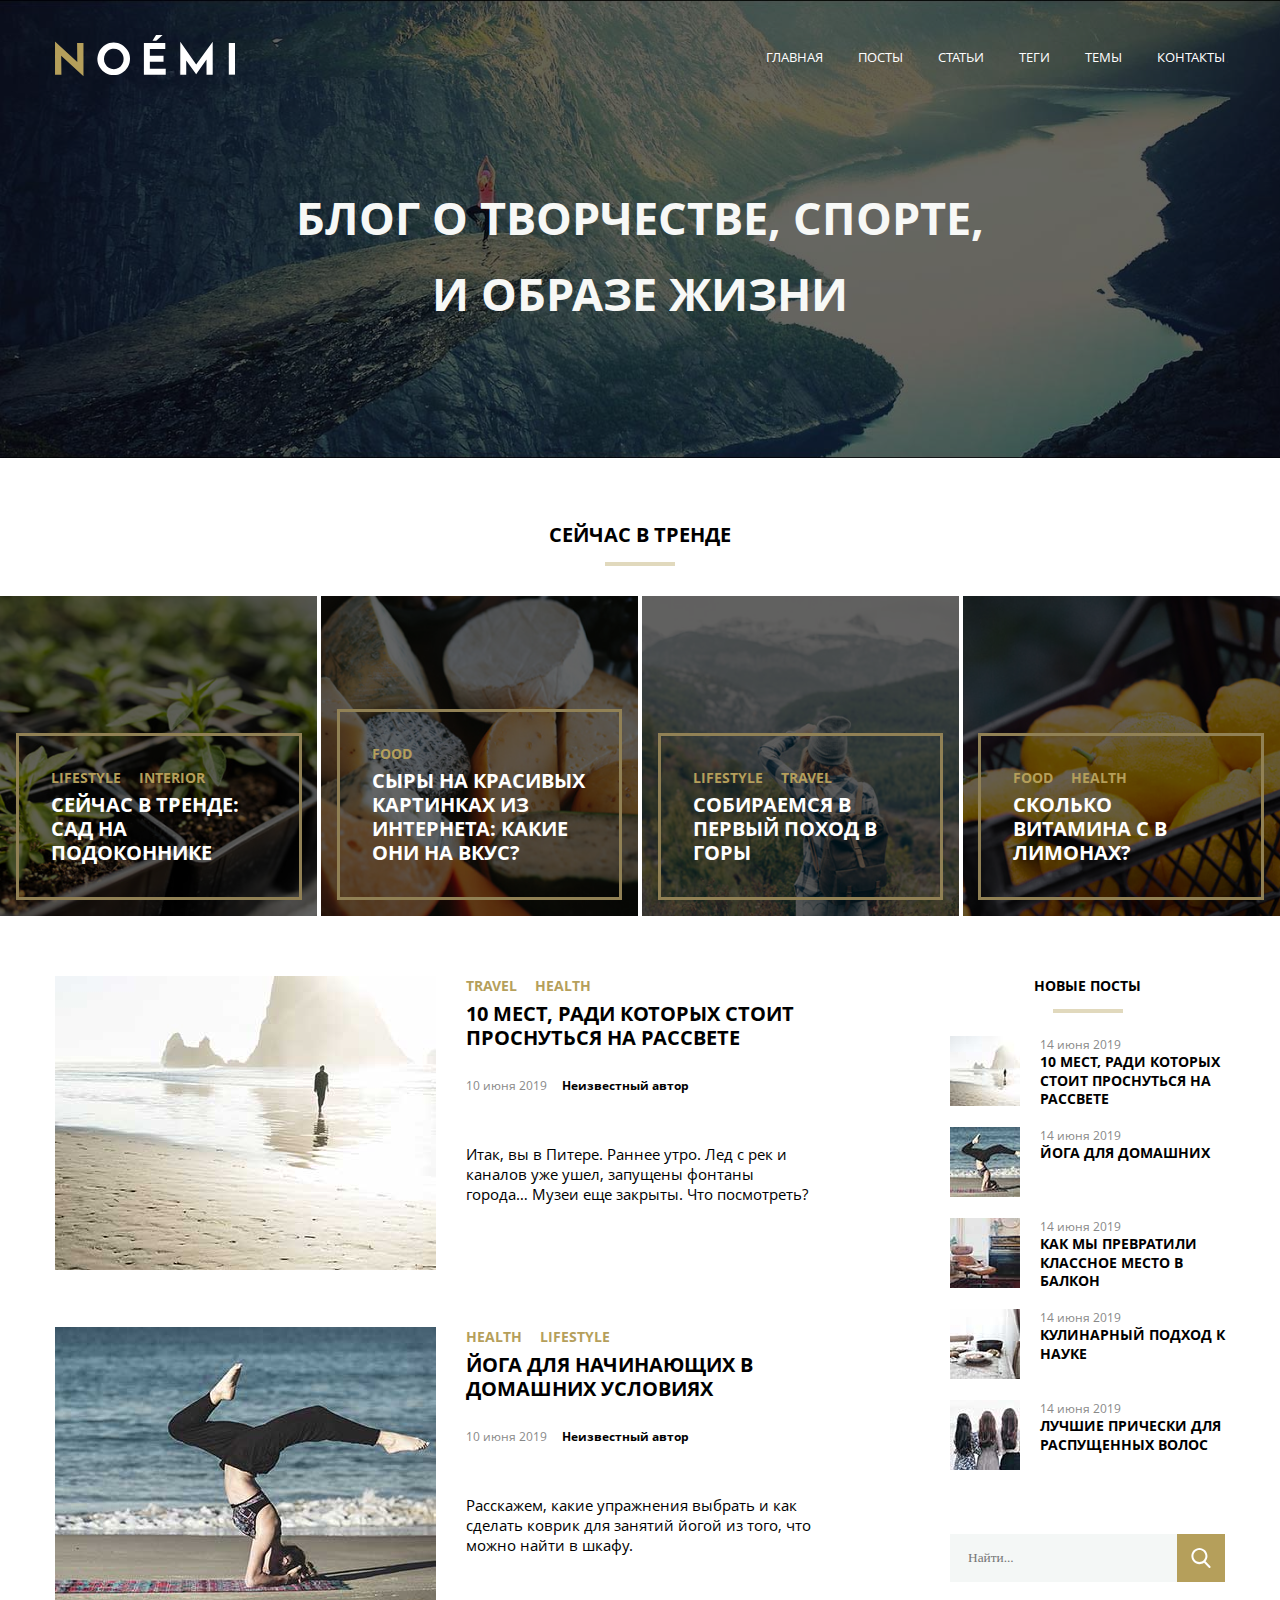
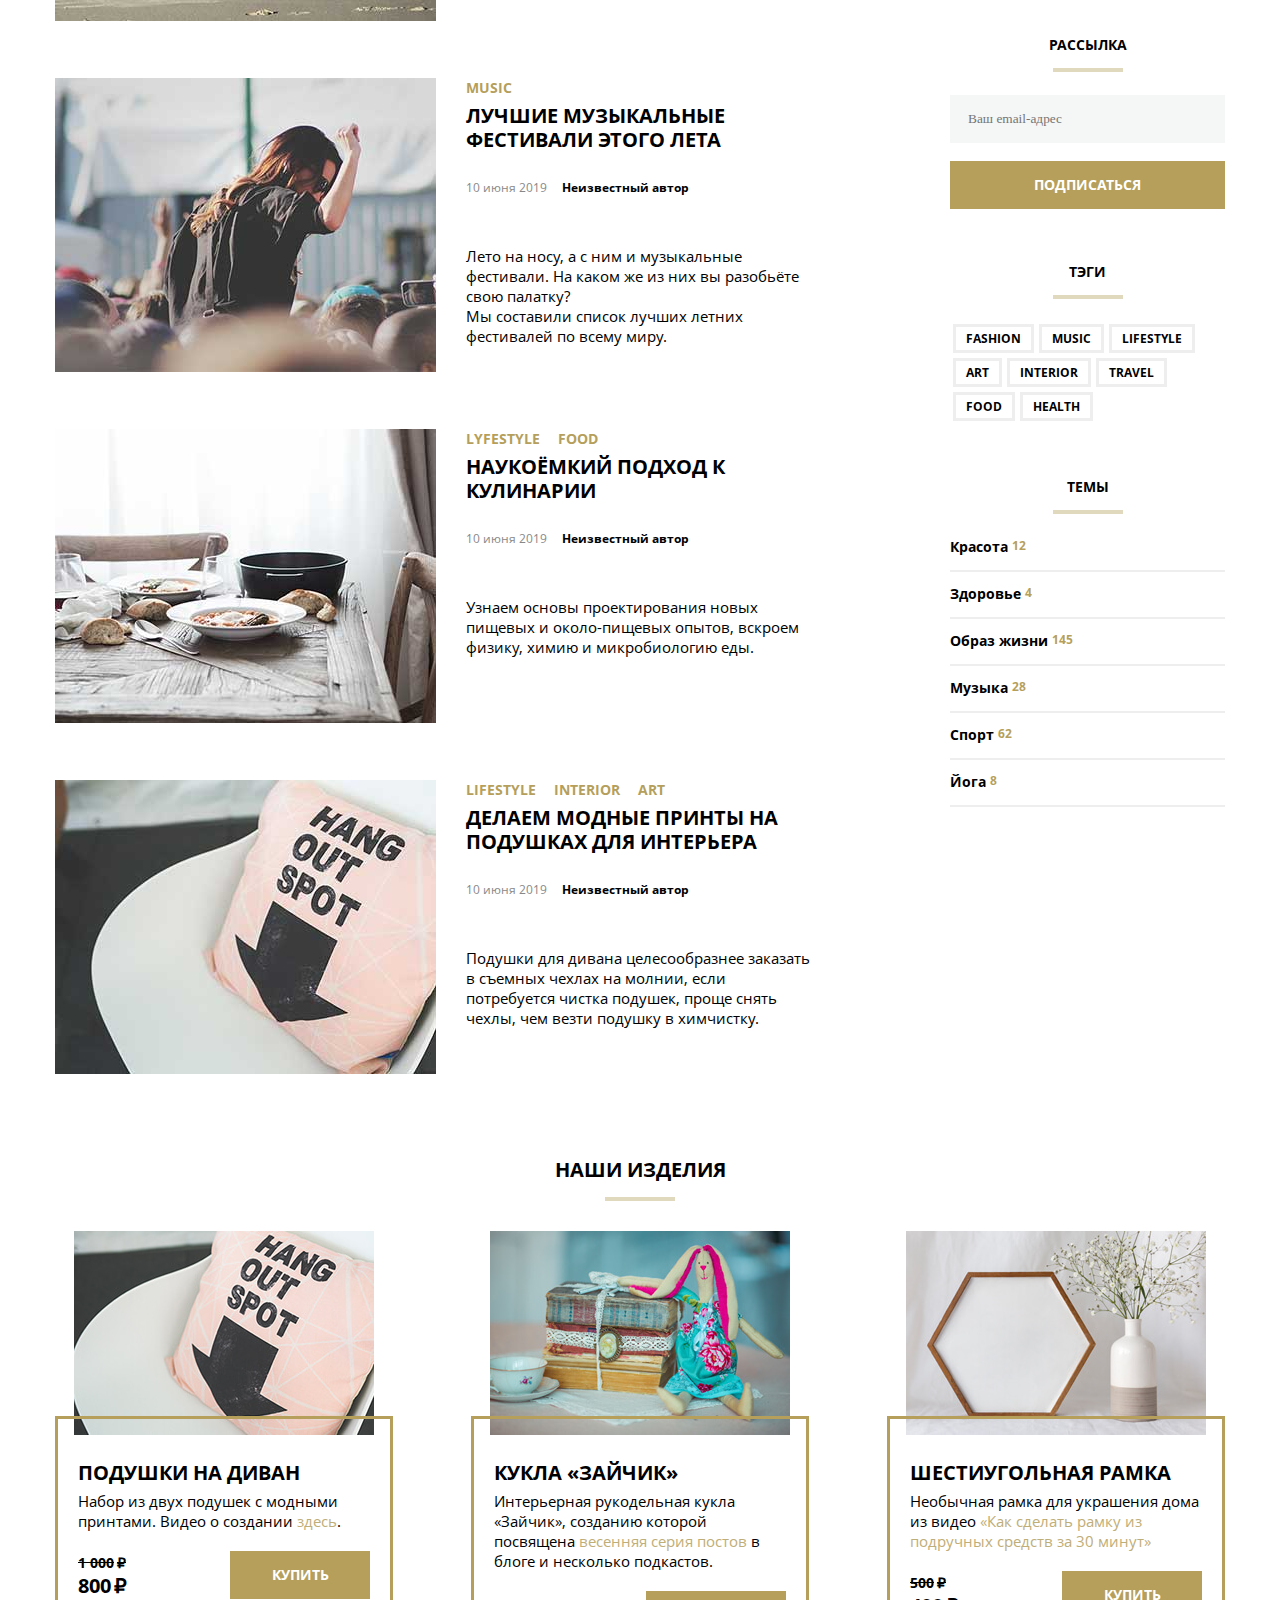
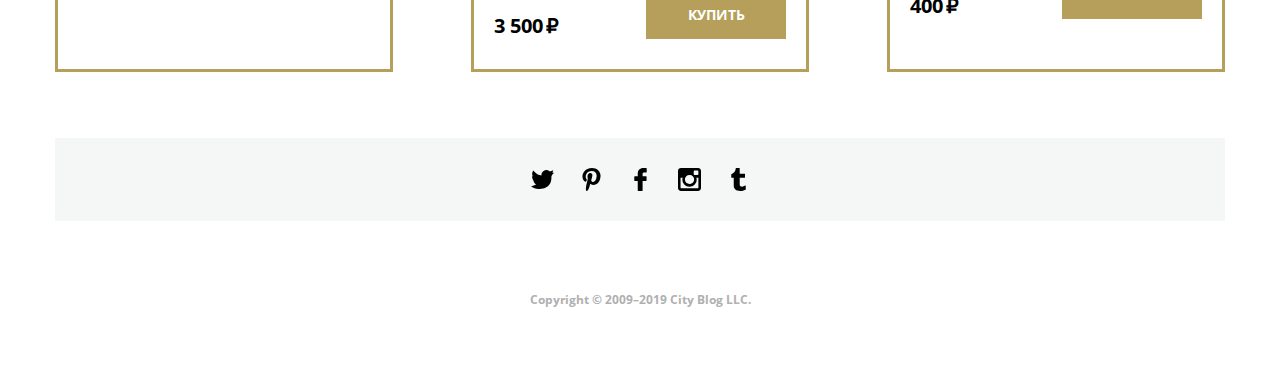
==== commit a14f9254: "Add files via upload" ====
--- a/index.html
+++ b/index.html
@@ -423,7 +423,15 @@
     </h2>
     <div class="shop-container">
       <div class="shop-product">
-        <img class="shop-product-img" src="Images/shop-item-desk1.jpg" alt="Подушка с надписью">
+        <picture class="shop-product-img">
+          <source
+           media="(min-width: 768px) and (max-width: 1200px)"
+           srcset="Images/shop-item-tablet1.jpg">
+          <source
+           media="(max-width: 767px)"
+           srcset="Images/shop-item-mobile1.jpg">
+          <img src="Images/shop-item-desk1.jpg" alt="Подушка с надписью">
+        </picture>
         <div class="shop-content">
           <h3>
             <a class="link-post-name" href="#">подушки на диван</a>
@@ -447,9 +455,15 @@
         </div>
       </div>
       <div class="shop-product">
-        <div class="shop-product-img">
+        <picture class="shop-product-img">
+          <source
+           media="(min-width: 768px) and (max-width: 1200px)"
+           srcset="Images/shop-item-tablet2.jpg">
+          <source
+           media="(max-width: 767px)"
+           srcset="Images/shop-item-mobile2.jpg">
           <img src="Images/shop-item-desk2.jpg" alt="Игрушка на столе">
-        </div>
+        </picture>
         <div class="shop-content">
           <h3>
             <a class="link-post-name" href="#">кукла «Зайчик»</a>
@@ -470,9 +484,15 @@
         </div>
       </div>
       <div class="shop-product">
-        <div class="shop-product-img">
+        <picture class="shop-product-img">
+          <source
+           media="(min-width: 768px) and (max-width: 1200px)"
+           srcset="Images/shop-item-tablet3.jpg">
+          <source
+           media="(max-width: 767px)"
+           srcset="Images/shop-item-mobile3.jpg">
           <img src="Images/shop-item-desk3.jpg" alt="Рамка с вазой">
-        </div>
+        </picture>
         <div class="shop-content">
           <h3>
             <a class="link-post-name" href="#">Шестиугольная рамка</a>
@@ -557,13 +577,12 @@
         <div class="popup-ask-field">Расскажите, какой контент вы хотели бы видеть
           на нашем сайте?</div>
         <span class="search-link-text">Поле для текста</span>
-        <textarea class="popup-field">Может, больше рецептов?</textarea>
+        <textarea class="popup-field" placeholder="Может, больше рецептов?"></textarea>
       </label>
       <label>
         <button class="button button-send">Отправить</button>
         <span class="search-link-text">Кнопка отправить</span>
       </label>
-
     </form>
   </div>
 
--- a/CSS/main.css
+++ b/CSS/main.css
@@ -510,28 +510,34 @@
   }
 
   .shop-container {
-    max-width: 1200px;
+    max-width: 1170px;
     display: flex;
     justify-content: space-between;
-    margin: 0 auto 64px;
-    padding: 0 38px;
+    margin: 0 auto 41px;
+    padding: 0 23px;
   }
 
   .shop-product {
-    width: 300px;
+    width: 292px;
     display: flex;
     flex-direction: column;
-  }
-
-  .shop-product-img {
-    margin-bottom: 20px;
+    align-items: center;
   }
 
   .shop-content {
     outline: 3px solid #b59f5b;
-    outline-offset: 30px;
+    outline-offset: 20px;
     flex-grow: 1;
-    
+    padding-top: 20px;
+    padding-bottom: 10px;
+  }
+
+  .product-price-value {
+  padding-right: 3px;
+  }
+
+  .product-rub {
+    font-weight: 700;
   }
 
   .product-price-value,
@@ -540,6 +546,7 @@
     font-family: "Open Sans-Bold";
     text-transform: uppercase;
     font-size: 20px;
+
   }
 
   .product-price {
@@ -813,7 +820,15 @@
     justify-content: center;
   }
 
-  @media screen and (max-width: 768px) {
+  @media screen and (max-width: 1200px) {
+    .header {
+      padding-left: 5%;
+      padding-right: 5%;
+    }
+    .content {
+      padding-right: 5%;
+      padding-left: 5%;
+    }
     .menu-list {
       display: none;
     }
@@ -850,6 +865,17 @@
     .post {
       flex-direction: column;
     }
+    .post:nth-child(-n + 4)::after {
+      content: "";
+      display: block;
+      background-color: #eeeeee;
+      border: 2px solid #eeeeee; 
+      width: 100%;
+      margin-top: 14px; 
+    }
+    .post:nth-child(n+2) {
+      margin-top: 35px;
+    }
     .post-info {
       margin-left: 0;
       margin-top: 10px;
@@ -860,7 +886,8 @@
     .shop-container {
       flex-wrap: wrap;
     }
-    .footer-container {
+    .footer-container,
+    .shop-container {
       margin-left: 5%;
       margin-right: 5%;
     }
@@ -869,14 +896,12 @@
     }
   }
   
-  @media screen and (min-width: 361px) and (max-width: 768px) {
+  @media screen and (min-width: 768px) and (max-width: 1200px) {
     .container {
-      max-width: 667px;
+      max-width: 100%;
     }
     .header {
       background-image: url("../Images/banner-bg-tablet.jpg");
-      padding-left: 35px;
-      padding-right: 35px;
     }
     .header-intro {
       font-size: 40px;
@@ -912,9 +937,15 @@
     .post-name {
       max-width: 70%
     }
-  }
-
-  @media screen and (max-width: 360px) {
+    .shop-product:nth-child(2n + 2) {
+      margin-left: 60px;
+    }
+    .shop-product:nth-child(n + 3) {
+      margin-top: 50px;
+    }
+  }
+
+  @media screen and (max-width: 767px) {
     .main {
       width: 100%;
     }
@@ -967,4 +998,10 @@
     .aside-titles {
       font-size: 16px;
     }
+    .shop-product {
+      width: 100%;
+    }
+    .shop-product:nth-child(n + 2) {
+      margin-top: 50px;
+    }
   }